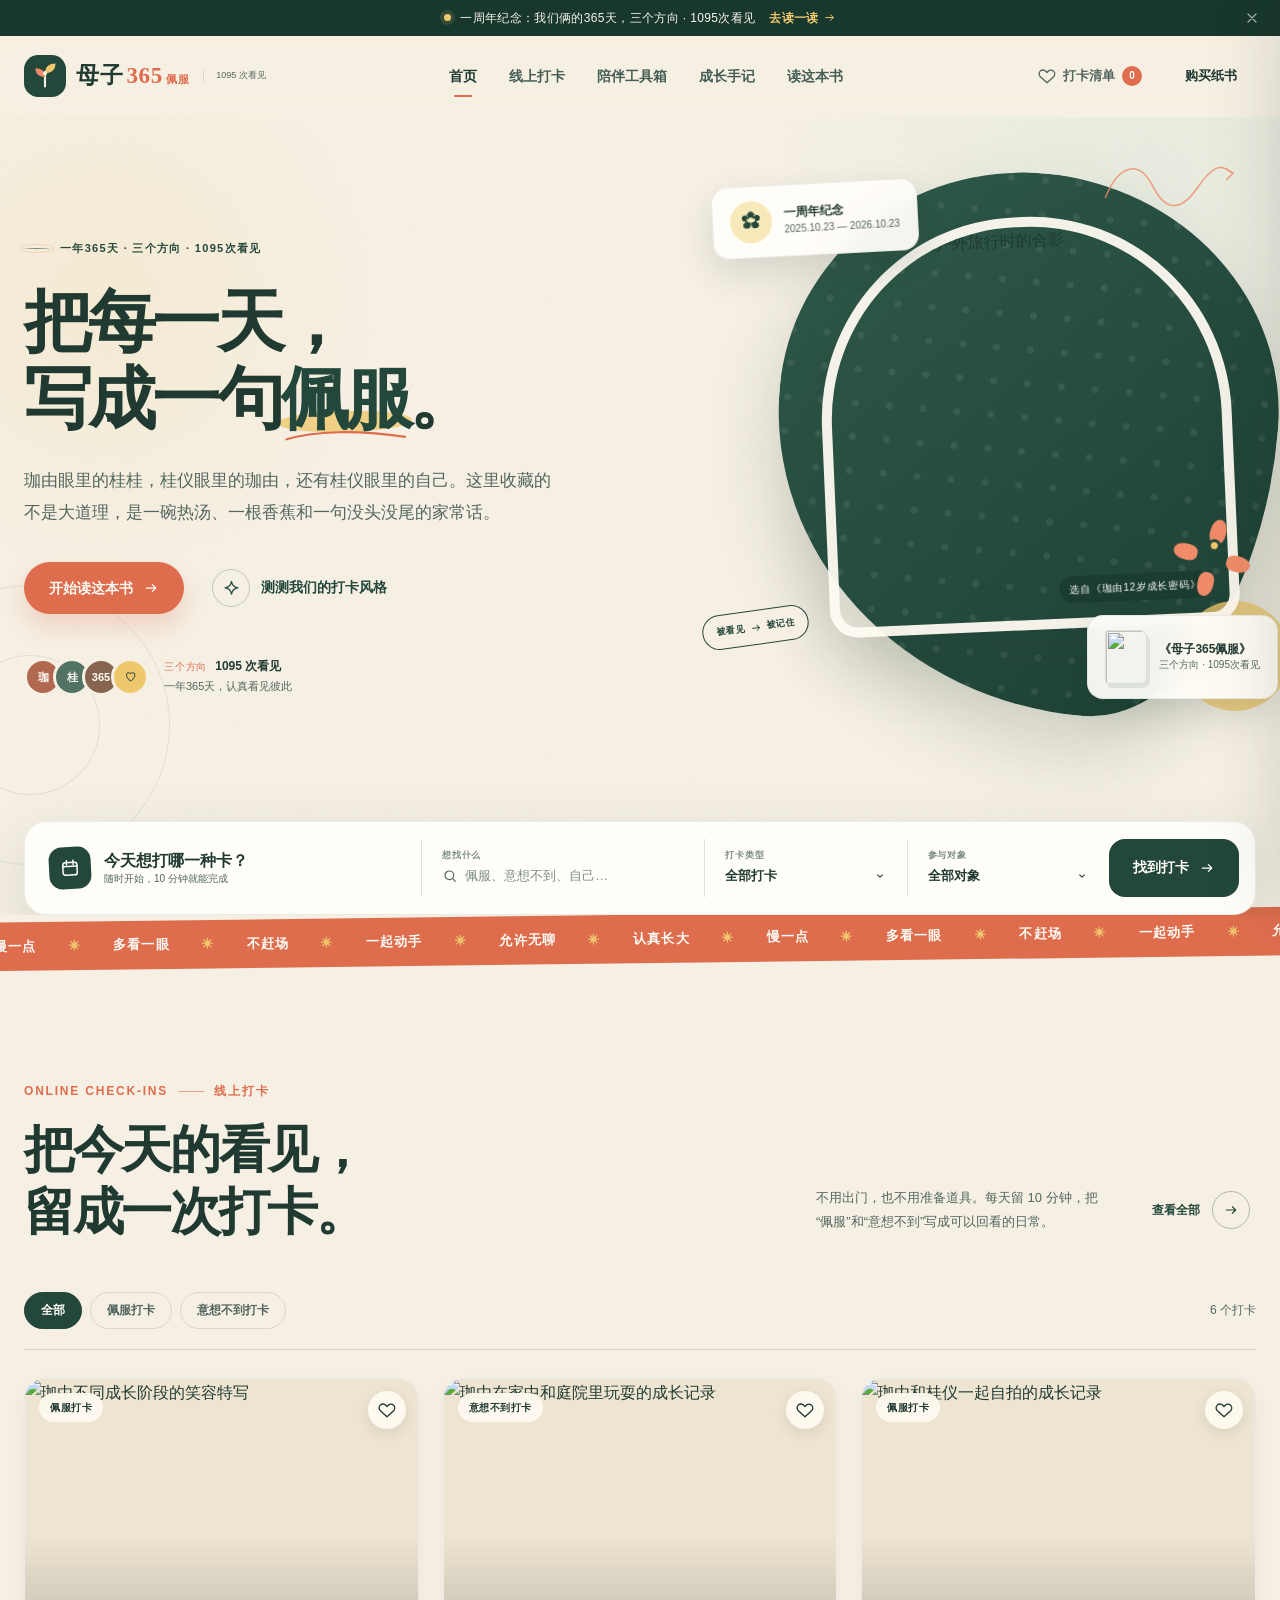
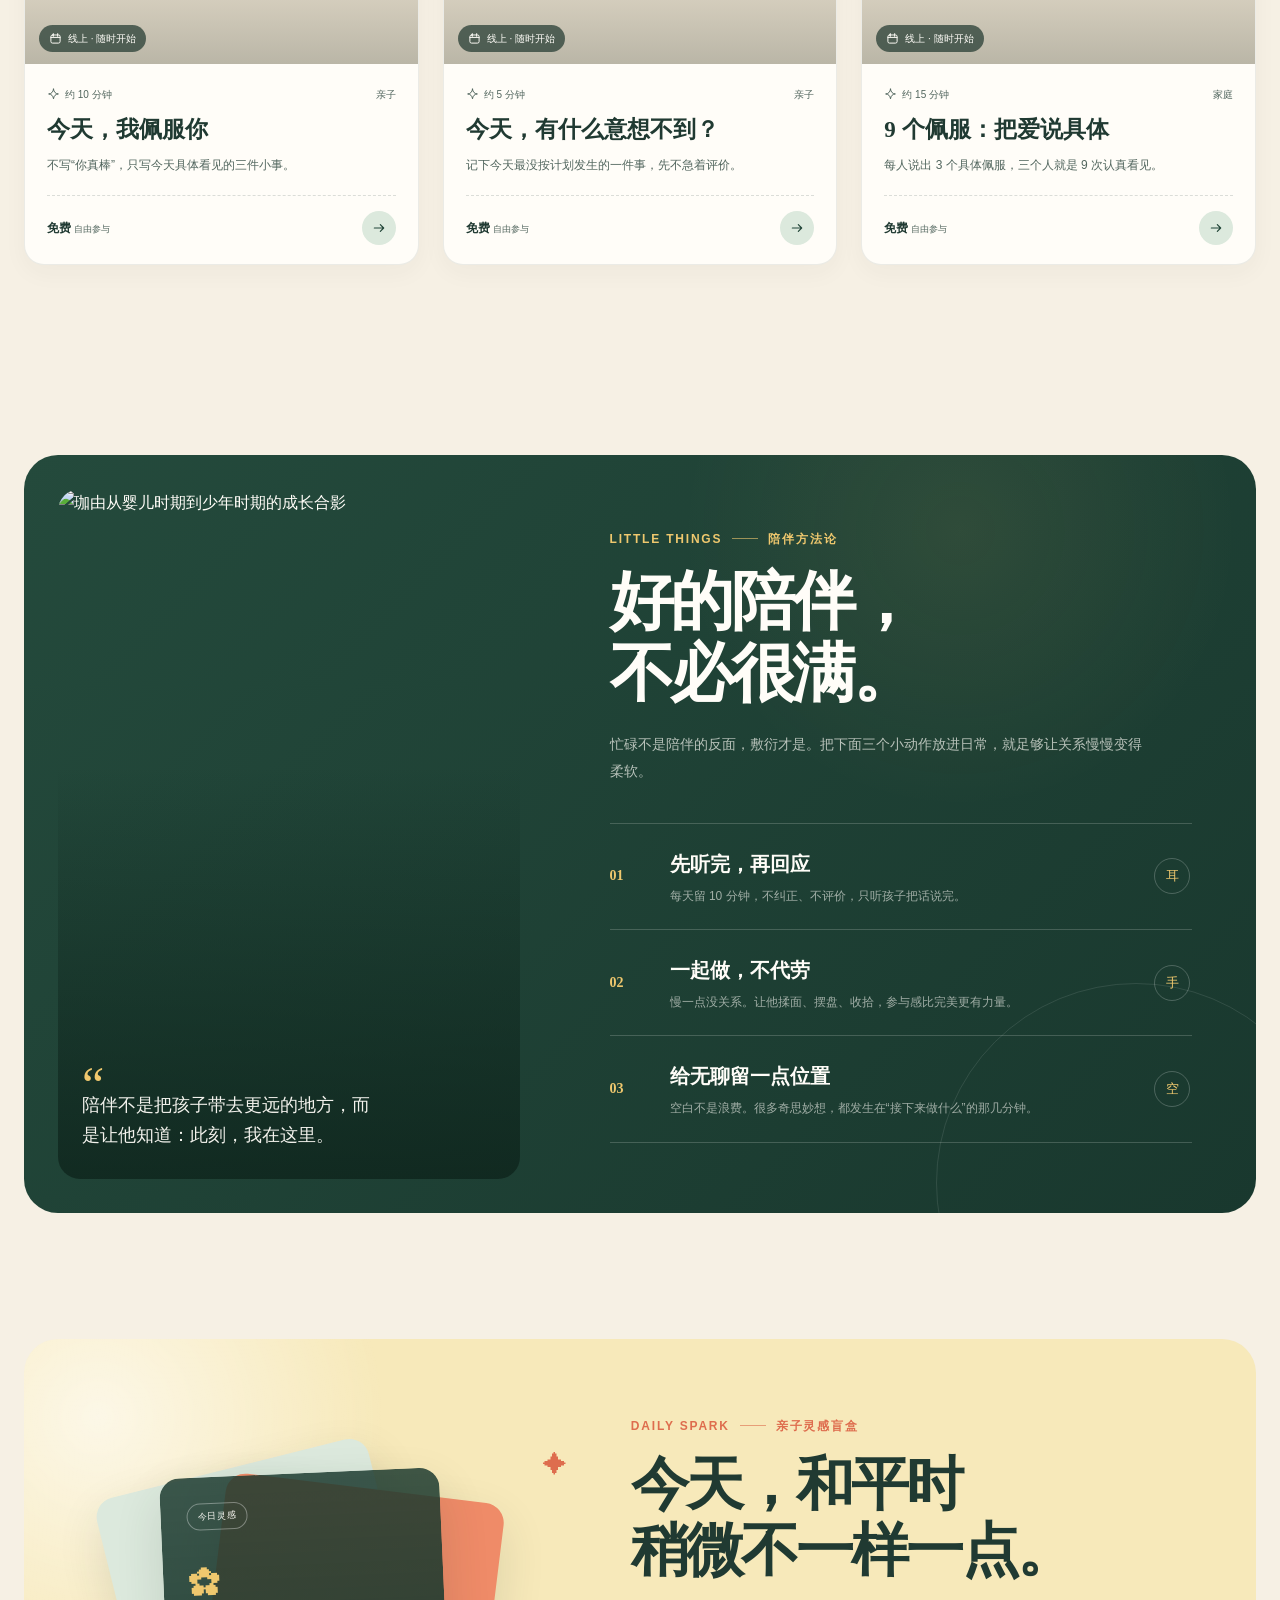
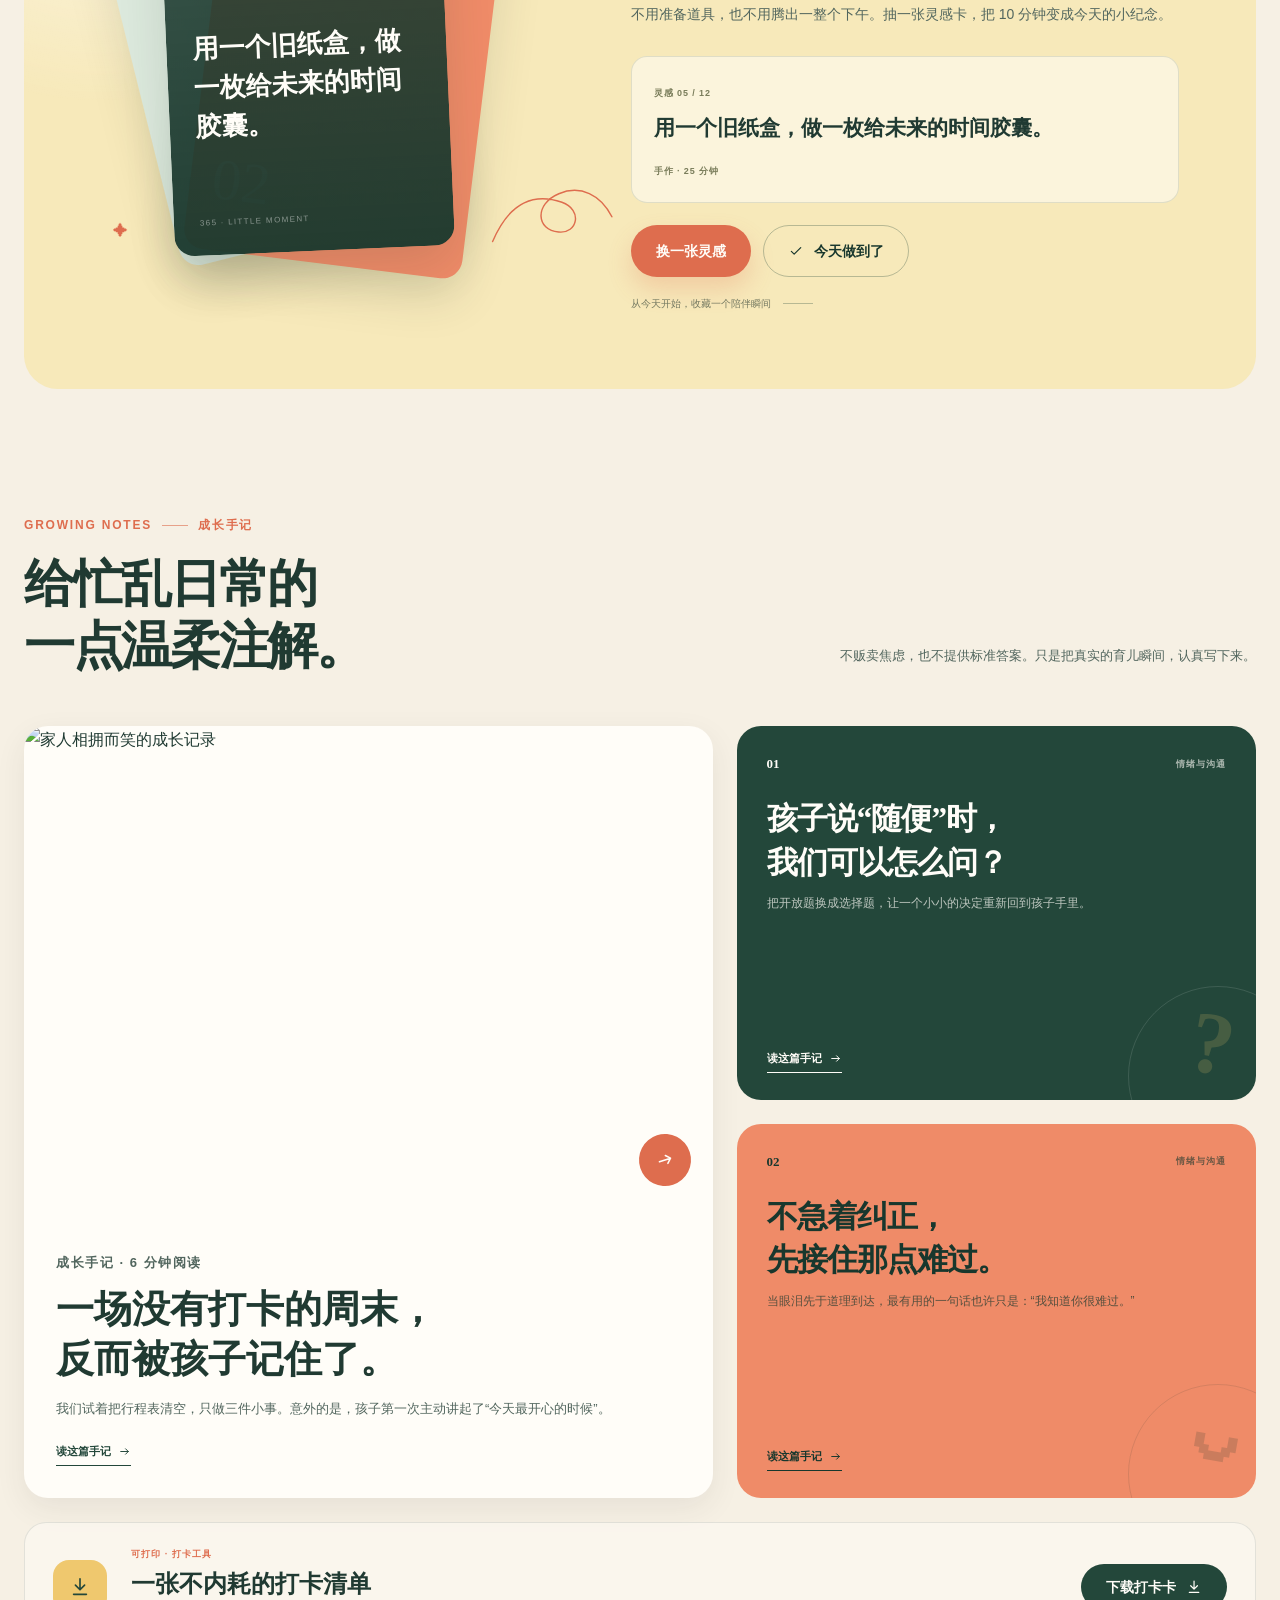
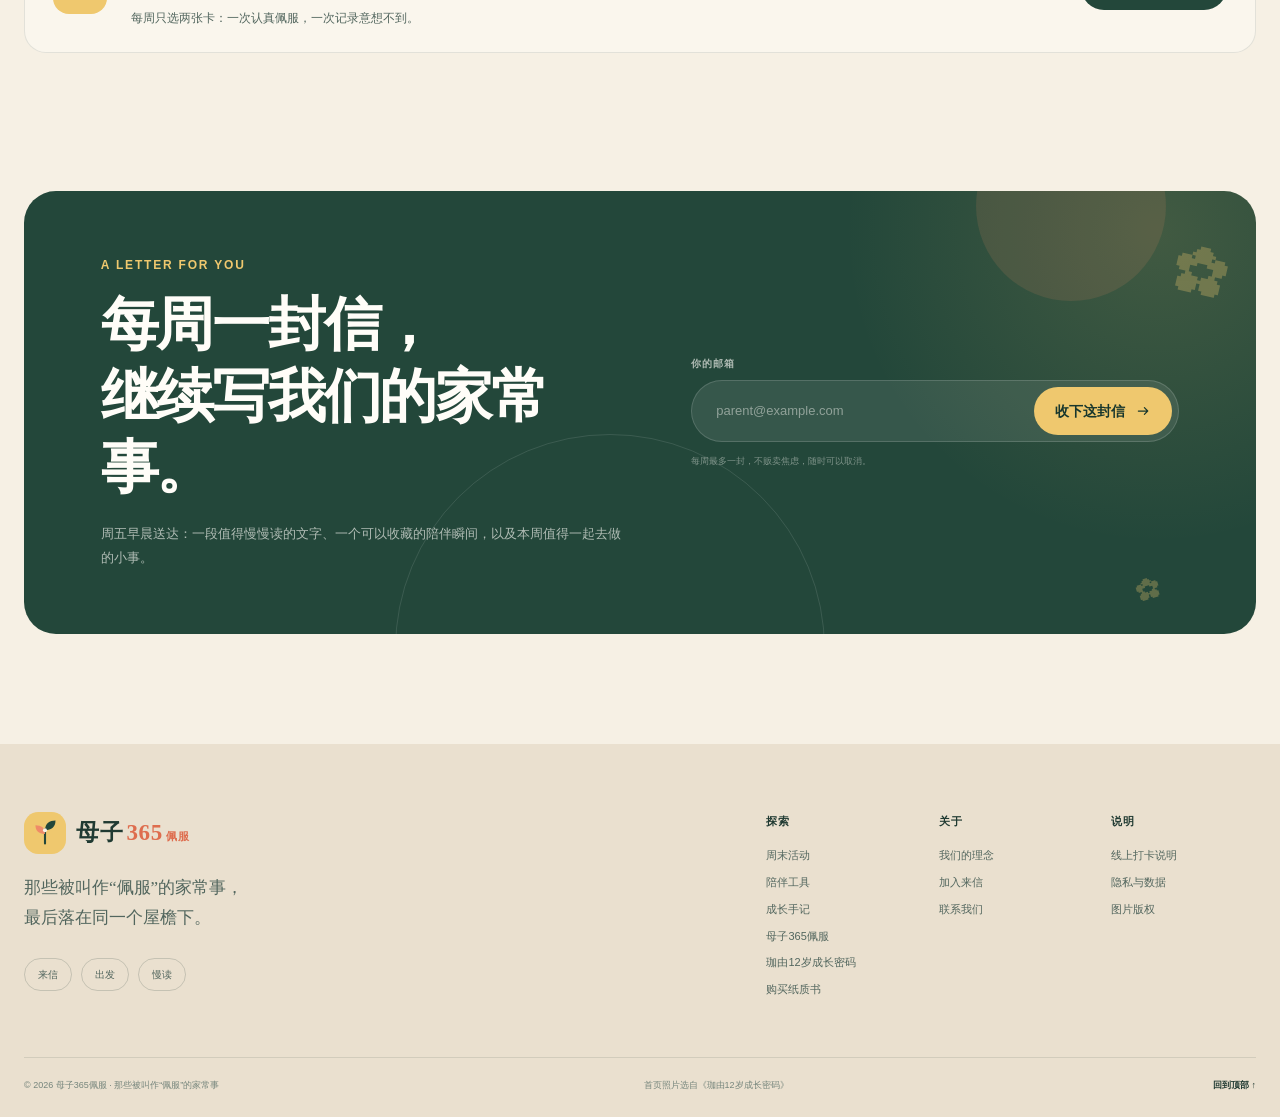
==== index.html @ c8a76bdb "Deploy parent-child site with external assets" ====
<!doctype html>
<html lang="zh-CN">
<head>
  <meta charset="utf-8">
  <meta name="viewport" content="width=device-width, initial-scale=1">
  <meta name="description" content="《母子365佩服》记录三个方向的目光：珈由眼里的桂桂、桂仪眼里的珈由，以及桂仪眼里的自己。一年365天，1095次看见。">
  <meta name="theme-color" content="#f5efe3">
  <meta property="og:title" content="母子365佩服｜那些被叫作“佩服”的家常事">
  <meta property="og:description" content="一年365天，三个方向，1095次看见。把普通日子里的彼此，认真写下来。">
  <meta property="og:type" content="website">
  <meta property="og:image" content="https://guiyi-jiayou.github.io/muzi-365-assets/images/growth/image6.jpeg">
  <title>母子365佩服｜那些被叫作“佩服”的家常事</title>
  <link rel="icon" href="favicon.svg" type="image/svg+xml">
  <link rel="stylesheet" href="styles.css">
  <script>document.documentElement.classList.add('js');</script>
</head>
<body>
  <a class="skip-link" href="#main">跳到主要内容</a>

  <svg class="icon-sprite" aria-hidden="true">
    <symbol id="icon-search" viewBox="0 0 24 24">
      <circle cx="11" cy="11" r="6.5"></circle>
      <path d="m16 16 4 4"></path>
    </symbol>
    <symbol id="icon-arrow" viewBox="0 0 24 24">
      <path d="M5 12h14M14 7l5 5-5 5"></path>
    </symbol>
    <symbol id="icon-chevron" viewBox="0 0 24 24">
      <path d="m8 10 4 4 4-4"></path>
    </symbol>
    <symbol id="icon-heart" viewBox="0 0 24 24">
      <path d="M20.8 5.7a5.1 5.1 0 0 0-7.2 0L12 7.3l-1.6-1.6a5.1 5.1 0 1 0-7.2 7.2L12 21l8.8-8.1a5.1 5.1 0 0 0 0-7.2Z"></path>
    </symbol>
    <symbol id="icon-clock" viewBox="0 0 24 24">
      <circle cx="12" cy="12" r="8.5"></circle>
      <path d="M12 7v5l3 2"></path>
    </symbol>
    <symbol id="icon-pin" viewBox="0 0 24 24">
      <path d="M19 10c0 5-7 10-7 10S5 15 5 10a7 7 0 1 1 14 0Z"></path>
      <circle cx="12" cy="10" r="2.3"></circle>
    </symbol>
    <symbol id="icon-menu" viewBox="0 0 24 24">
      <path d="M4 7h16M4 12h16M4 17h16"></path>
    </symbol>
    <symbol id="icon-close" viewBox="0 0 24 24">
      <path d="m6 6 12 12M18 6 6 18"></path>
    </symbol>
    <symbol id="icon-sparkle" viewBox="0 0 24 24">
      <path d="M12 2c.8 5.7 3.4 8.3 9 9-5.6.7-8.2 3.3-9 9-.8-5.7-3.4-8.3-9-9 5.6-.7 8.2-3.3 9-9Z"></path>
    </symbol>
    <symbol id="icon-check" viewBox="0 0 24 24">
      <path d="m5 12.5 4.2 4L19 6.8"></path>
    </symbol>
    <symbol id="icon-download" viewBox="0 0 24 24">
      <path d="M12 3v11M7 10l5 5 5-5M5 20h14"></path>
    </symbol>
    <symbol id="icon-calendar" viewBox="0 0 24 24">
      <rect x="3.5" y="5.5" width="17" height="15" rx="3"></rect>
      <path d="M8 3v5M16 3v5M3.5 10h17"></path>
    </symbol>
  </svg>

  <div class="announcement" id="announcement">
    <p><span class="announcement-dot"></span> 一周年纪念：我们俩的365天，三个方向 · 1095次看见</p>
    <a href="#journal">去读一读 <svg class="icon"><use href="#icon-arrow"></use></svg></a>
    <button class="announcement-close" id="announcementClose" type="button" aria-label="关闭通知">
      <svg class="icon"><use href="#icon-close"></use></svg>
    </button>
  </div>

  <header class="site-header" id="siteHeader">
    <div class="container header-inner">
      <a class="brand" href="#home" aria-label="母子365佩服首页">
        <svg class="brand-mark" viewBox="0 0 44 44" aria-hidden="true">
          <rect width="44" height="44" rx="15" fill="#23473a"></rect>
          <path d="M22 33V18" fill="none" stroke="#f8f2e7" stroke-width="2.2" stroke-linecap="round"></path>
          <path d="M22 23c-7 0-10-3.8-10-9 6.3 0 10 2.8 10 9Z" fill="#ef8b68"></path>
          <path d="M22 19c.2-7 4.7-10 11-10 0 6.7-4.1 10-11 10Z" fill="#efc86e"></path>
          <circle cx="22" cy="19" r="2.1" fill="#f8f2e7"></circle>
        </svg>
        <span class="brand-name">母子<span class="brand-number">365</span><span>佩服</span></span>
        <span class="brand-sub">1095 次看见</span>
      </a>

      <nav class="main-nav" id="mainNav" aria-label="主导航">
        <a href="#home" class="nav-link is-active">首页</a>
        <a href="#discover" class="nav-link">线上打卡</a>
        <a href="#compass" class="nav-link">陪伴工具箱</a>
        <a href="#journal" class="nav-link">成长手记</a>
        <a href="book.html" class="nav-link nav-book-link">读这本书</a>
      </nav>

      <div class="header-actions">
        <button class="favorites-trigger" id="favoritesTrigger" type="button" aria-label="查看我的打卡清单">
          <svg class="icon"><use href="#icon-heart"></use></svg>
          <span class="favorites-label">打卡清单</span>
          <span class="favorites-count" id="favoritesCount">0</span>
        </button>
        <a class="button button-small header-cta" href="shop.html">购买纸书</a>
        <button class="menu-toggle" id="menuToggle" type="button" aria-expanded="false" aria-controls="mainNav" aria-label="打开导航菜单">
          <svg class="icon menu-icon"><use href="#icon-menu"></use></svg>
          <svg class="icon close-icon"><use href="#icon-close"></use></svg>
        </button>
      </div>
    </div>
  </header>

  <main id="main">
    <section class="hero" id="home">
      <div class="hero-noise" aria-hidden="true"></div>
      <div class="container hero-inner">
        <div class="hero-copy">
          <p class="eyebrow hero-eyebrow">
            <span class="eyebrow-dot"></span>
            一年365天 · 三个方向 · 1095次看见
          </p>
          <h1>把每一天，<br>写成一句<span class="marker-text">佩服<svg viewBox="0 0 260 20" preserveAspectRatio="none" aria-hidden="true"><path d="M4 14C62 4 158 3 256 11"></path></svg></span>。</h1>
          <p class="hero-lead">珈由眼里的桂桂，桂仪眼里的珈由，还有桂仪眼里的自己。这里收藏的不是大道理，是一碗热汤、一根香蕉和一句没头没尾的家常话。</p>
          <div class="hero-actions">
            <a class="button button-primary" href="book.html">
              开始读这本书
              <svg class="icon"><use href="#icon-arrow"></use></svg>
            </a>
            <button class="text-button" id="openQuiz" type="button">
              <span class="play-dot">
                <svg class="icon"><use href="#icon-sparkle"></use></svg>
              </span>
              测测我们的打卡风格
            </button>
          </div>
          <div class="hero-proof">
            <div class="avatar-stack" aria-hidden="true">
              <span class="avatar avatar-one">珈</span>
              <span class="avatar avatar-two">桂</span>
              <span class="avatar avatar-three">365</span>
              <span class="avatar avatar-four">♡</span>
            </div>
            <div>
              <div class="proof-stat">
                <span>三个方向</span>
                <strong>1095 次看见</strong>
              </div>
              <p>一年365天，认真看见彼此</p>
            </div>
          </div>
        </div>

        <div class="hero-visual" aria-label="亲子周末场景">
          <div class="hero-shape hero-shape-main" aria-hidden="true"></div>
          <div class="hero-shape hero-shape-dot" aria-hidden="true"></div>
          <svg class="hero-squiggle" viewBox="0 0 180 80" aria-hidden="true">
            <path d="M7 57c18-44 44-48 61-14s37 31 57 2 30-32 45-19"></path>
            <path d="m162 20 9 6-8 8"></path>
          </svg>
          <figure class="hero-photo-wrap">
            <img class="hero-photo" src="https://guiyi-jiayou.github.io/muzi-365-assets/images/growth/image6.jpeg" alt="珈由和桂仪在户外旅行时的合影" width="699" height="932">
            <figcaption>选自《珈由12岁成长密码》</figcaption>
          </figure>
          <div class="floating-card floating-card-top">
            <span class="floating-card-icon">✿</span>
            <div>
              <strong>一周年纪念</strong>
              <p>2025.10.23 — 2026.10.23</p>
            </div>
          </div>
          <a class="floating-card floating-card-bottom" href="book.html" aria-label="打开《母子365佩服》在线阅读">
            <img class="mini-book" src="https://guiyi-jiayou.github.io/muzi-365-assets/images/book-cover.png" alt="" aria-hidden="true">
            <div>
              <strong>《母子365佩服》</strong>
              <p>三个方向 · 1095次看见</p>
            </div>
          </a>
          <div class="hero-sticker" aria-hidden="true">
            <span>被看见</span>
            <svg class="icon"><use href="#icon-arrow"></use></svg>
            <span>被记住</span>
          </div>
          <span class="hero-flower" aria-hidden="true">
            <i></i><i></i><i></i><i></i><b></b>
          </span>
        </div>
      </div>

      <div class="container">
        <form class="planner" id="planner" aria-label="快速寻找线上打卡">
          <div class="planner-title">
            <span class="planner-icon">
              <svg class="icon"><use href="#icon-calendar"></use></svg>
            </span>
            <div>
              <strong>今天想打哪一种卡？</strong>
              <span>随时开始，10 分钟就能完成</span>
            </div>
          </div>
          <label class="planner-field planner-search">
            <span>想找什么</span>
            <span class="input-shell">
              <svg class="icon"><use href="#icon-search"></use></svg>
              <input id="quickSearch" name="search" type="search" placeholder="佩服、意想不到、自己…" autocomplete="off">
            </span>
          </label>
          <label class="planner-field">
            <span>打卡类型</span>
            <span class="select-shell">
              <select id="quickType" name="type">
                <option value="全部">全部打卡</option>
                <option value="佩服打卡">佩服打卡</option>
                <option value="意想不到打卡">意想不到打卡</option>
              </select>
              <svg class="icon"><use href="#icon-chevron"></use></svg>
            </span>
          </label>
          <label class="planner-field">
            <span>参与对象</span>
            <span class="select-shell">
              <select id="quickAudience" name="audience">
                <option value="全部">全部对象</option>
                <option value="亲子">亲子</option>
                <option value="个人">个人</option>
                <option value="家庭">家庭</option>
              </select>
              <svg class="icon"><use href="#icon-chevron"></use></svg>
            </span>
          </label>
          <button class="button button-dark planner-submit" type="submit">
            找到打卡
            <svg class="icon"><use href="#icon-arrow"></use></svg>
          </button>
        </form>
      </div>
    </section>

    <div class="marquee" aria-hidden="true">
      <div class="marquee-track">
        <span>慢一点</span><i>✳</i><span>多看一眼</span><i>✳</i><span>不赶场</span><i>✳</i><span>一起动手</span><i>✳</i><span>允许无聊</span><i>✳</i><span>认真长大</span><i>✳</i>
        <span>慢一点</span><i>✳</i><span>多看一眼</span><i>✳</i><span>不赶场</span><i>✳</i><span>一起动手</span><i>✳</i><span>允许无聊</span><i>✳</i><span>认真长大</span><i>✳</i>
      </div>
    </div>

    <section class="section activities-section" id="discover">
      <div class="container">
        <div class="section-heading split-heading reveal">
          <div>
            <p class="eyebrow">ONLINE CHECK-INS <span></span> 线上打卡</p>
            <h2>把今天的看见，<br>留成一次打卡。</h2>
          </div>
          <div class="heading-aside">
            <p>不用出门，也不用准备道具。每天留 10 分钟，把“佩服”和“意想不到”写成可以回看的日常。</p>
            <button class="circle-link" id="showAllActivities" type="button" aria-expanded="false">
              <span>查看全部</span>
              <svg class="icon"><use href="#icon-arrow"></use></svg>
            </button>
          </div>
        </div>

        <div class="filter-row reveal">
          <div class="filter-chips" role="group" aria-label="按主题筛选">
            <button class="filter-chip is-active" type="button" data-category="全部">全部</button>
            <button class="filter-chip" type="button" data-category="佩服打卡">佩服打卡</button>
            <button class="filter-chip" type="button" data-category="意想不到打卡">意想不到打卡</button>
          </div>
          <p class="results-summary" id="resultsSummary" aria-live="polite">线上 · 6 个打卡</p>
        </div>

        <div class="activity-grid" id="activityGrid" aria-live="polite"></div>
        <div class="empty-state" id="emptyState" hidden>
          <span>⌕</span>
          <h3>这次没有找到合适的打卡</h3>
          <p>换个关键词或调整打卡类型、参与对象试试看。</p>
          <button class="button button-outline" id="resetFilters" type="button">清除筛选</button>
        </div>
      </div>
    </section>

    <section class="section compass-section" id="compass">
      <div class="container">
        <div class="compass-panel reveal">
          <figure class="compass-photo">
            <img src="https://guiyi-jiayou.github.io/muzi-365-assets/images/growth/image4.jpeg" alt="珈由从婴儿时期到少年时期的成长合影" width="1025" height="1368" loading="lazy">
            <figcaption>
              <span>“</span>
              陪伴不是把孩子带去更远的地方，而是让他知道：此刻，我在这里。
            </figcaption>
          </figure>
          <div class="compass-copy">
            <p class="eyebrow eyebrow-light">LITTLE THINGS <span></span> 陪伴方法论</p>
            <h2>好的陪伴，<br>不必很满。</h2>
            <p class="compass-intro">忙碌不是陪伴的反面，敷衍才是。把下面三个小动作放进日常，就足够让关系慢慢变得柔软。</p>
            <div class="principle-list">
              <article class="principle">
                <span class="principle-number">01</span>
                <div>
                  <h3>先听完，再回应</h3>
                  <p>每天留 10 分钟，不纠正、不评价，只听孩子把话说完。</p>
                </div>
                <span class="principle-icon">耳</span>
              </article>
              <article class="principle">
                <span class="principle-number">02</span>
                <div>
                  <h3>一起做，不代劳</h3>
                  <p>慢一点没关系。让他揉面、摆盘、收拾，参与感比完美更有力量。</p>
                </div>
                <span class="principle-icon">手</span>
              </article>
              <article class="principle">
                <span class="principle-number">03</span>
                <div>
                  <h3>给无聊留一点位置</h3>
                  <p>空白不是浪费。很多奇思妙想，都发生在“接下来做什么”的那几分钟。</p>
                </div>
                <span class="principle-icon">空</span>
              </article>
            </div>
          </div>
        </div>
      </div>
    </section>

    <section class="section spark-section" aria-labelledby="sparkTitle">
      <div class="container">
        <div class="spark-panel reveal">
          <div class="spark-visual" aria-hidden="true">
            <div class="spark-card spark-card-back"><span>03</span></div>
            <div class="spark-card spark-card-mid"><span>02</span></div>
            <div class="spark-card spark-card-front">
              <span class="spark-card-label">今日灵感</span>
              <span class="spark-card-symbol">✿</span>
              <strong>放下手机，<br>认真看孩子<br>玩 10 分钟。</strong>
              <small>365 · LITTLE MOMENT</small>
            </div>
            <span class="spark-star spark-star-one">✦</span>
            <span class="spark-star spark-star-two">✦</span>
            <svg class="spark-loop" viewBox="0 0 130 90">
              <path d="M6 77c8-41 29-59 62-55 23 3 23 29 3 31-23 3-31-23-8-39 20-14 43-8 59 12"></path>
            </svg>
          </div>
          <div class="spark-copy">
            <p class="eyebrow">DAILY SPARK <span></span> 亲子灵感盲盒</p>
            <h2 id="sparkTitle">今天，和平时<br>稍微不一样一点。</h2>
            <p>不用准备道具，也不用腾出一整个下午。抽一张灵感卡，把 10 分钟变成今天的小纪念。</p>
            <div class="spark-prompt">
              <span class="spark-prompt-index" id="sparkPromptIndex">灵感 01 / 12</span>
              <p id="sparkPromptText">让孩子带路 5 分钟，你只负责跟着。</p>
              <span class="spark-prompt-tag" id="sparkPromptTag">户外 · 10 分钟</span>
            </div>
            <div class="spark-actions">
              <button class="button button-primary" id="shuffleSpark" type="button">换一张灵感</button>
              <button class="button button-ghost" id="completeSpark" type="button">
                <svg class="icon"><use href="#icon-check"></use></svg>
                今天做到了
              </button>
            </div>
            <p class="spark-progress"><span id="sparkProgress">从今天开始，收藏一个陪伴瞬间</span><i></i></p>
          </div>
        </div>
      </div>
    </section>

    <section class="section journal-section" id="journal">
      <div class="container">
        <div class="section-heading split-heading reveal">
          <div>
            <p class="eyebrow">GROWING NOTES <span></span> 成长手记</p>
            <h2>给忙乱日常的<br>一点温柔注解。</h2>
          </div>
          <div class="heading-aside">
            <p>不贩卖焦虑，也不提供标准答案。只是把真实的育儿瞬间，认真写下来。</p>
          </div>
        </div>

        <div class="journal-grid">
          <article class="journal-feature reveal">
            <button class="journal-image-button" type="button" data-article="weekend" aria-label="阅读文章：一场没有打卡的周末">
              <img src="https://guiyi-jiayou.github.io/muzi-365-assets/images/growth/journal-hug.jpg" alt="家人相拥而笑的成长记录" width="640" height="900" loading="lazy">
              <span class="journal-read">
                <svg class="icon"><use href="#icon-arrow"></use></svg>
              </span>
            </button>
            <div class="journal-feature-copy">
              <p class="article-meta">成长手记 · 6 分钟阅读</p>
              <h3><button type="button" data-article="weekend">一场没有打卡的周末，<br>反而被孩子记住了。</button></h3>
              <p>我们试着把行程表清空，只做三件小事。意外的是，孩子第一次主动讲起了“今天最开心的时候”。</p>
              <button class="inline-link" type="button" data-article="weekend">读这篇手记 <svg class="icon"><use href="#icon-arrow"></use></svg></button>
            </div>
          </article>

          <div class="journal-side">
            <article class="journal-card journal-card-green reveal">
              <div class="journal-card-top">
                <span class="article-number">01</span>
                <span class="article-meta">情绪与沟通</span>
              </div>
              <h3>孩子说“随便”时，<br>我们可以怎么问？</h3>
              <p>把开放题换成选择题，让一个小小的决定重新回到孩子手里。</p>
              <button class="inline-link" type="button" data-article="choice">读这篇手记 <svg class="icon"><use href="#icon-arrow"></use></svg></button>
              <span class="journal-doodle" aria-hidden="true">?</span>
            </article>

            <article class="journal-card journal-card-coral reveal">
              <div class="journal-card-top">
                <span class="article-number">02</span>
                <span class="article-meta">情绪与沟通</span>
              </div>
              <h3>不急着纠正，<br>先接住那点难过。</h3>
              <p>当眼泪先于道理到达，最有用的一句话也许只是：“我知道你很难过。”</p>
              <button class="inline-link" type="button" data-article="emotion">读这篇手记 <svg class="icon"><use href="#icon-arrow"></use></svg></button>
              <span class="journal-doodle" aria-hidden="true">◡</span>
            </article>
          </div>
        </div>

        <div class="resource-strip reveal">
          <div class="resource-icon">
            <svg class="icon"><use href="#icon-download"></use></svg>
          </div>
          <div class="resource-copy">
            <p class="article-meta">可打印 · 打卡工具</p>
            <h3>一张不内耗的打卡清单</h3>
            <p>每周只选两张卡：一次认真佩服，一次记录意想不到。</p>
          </div>
          <button class="button button-dark" id="downloadPlan" type="button">
            下载打卡卡
            <svg class="icon"><use href="#icon-download"></use></svg>
          </button>
        </div>
      </div>
    </section>

    <section class="newsletter-section" id="newsletter">
      <div class="container">
        <div class="newsletter-panel reveal">
          <span class="newsletter-sun" aria-hidden="true"></span>
          <span class="newsletter-flower newsletter-flower-one" aria-hidden="true">✿</span>
          <span class="newsletter-flower newsletter-flower-two" aria-hidden="true">✿</span>
          <div class="newsletter-copy">
            <p class="eyebrow eyebrow-light">A LETTER FOR YOU</p>
            <h2>每周一封信，<br>继续写我们的家常事。</h2>
            <p>周五早晨送达：一段值得慢慢读的文字、一个可以收藏的陪伴瞬间，以及本周值得一起去做的小事。</p>
          </div>
          <form class="newsletter-form" id="newsletterForm" novalidate>
            <label for="newsletterEmail">你的邮箱</label>
            <div class="newsletter-input-row">
              <input id="newsletterEmail" name="email" type="email" placeholder="parent@example.com" required autocomplete="email">
              <button class="button button-coral" type="submit">收下这封信 <svg class="icon"><use href="#icon-arrow"></use></svg></button>
            </div>
            <p class="newsletter-note">每周最多一封，不贩卖焦虑，随时可以取消。</p>
            <p class="newsletter-success" id="newsletterSuccess" role="status" hidden>已订阅。周五早晨，我们在你的收件箱见。</p>
          </form>
        </div>
      </div>
    </section>
  </main>

  <footer class="site-footer">
    <div class="container footer-main">
      <div class="footer-brand">
        <a class="brand footer-logo" href="#home" aria-label="母子365佩服首页">
          <svg class="brand-mark" viewBox="0 0 44 44" aria-hidden="true">
            <rect width="44" height="44" rx="15" fill="#efc86e"></rect>
            <path d="M22 33V18" fill="none" stroke="#23473a" stroke-width="2.2" stroke-linecap="round"></path>
            <path d="M22 23c-7 0-10-3.8-10-9 6.3 0 10 2.8 10 9Z" fill="#ef8b68"></path>
            <path d="M22 19c.2-7 4.7-10 11-10 0 6.7-4.1 10-11 10Z" fill="#23473a"></path>
            <circle cx="22" cy="19" r="2.1" fill="#f8f2e7"></circle>
          </svg>
          <span class="brand-name">母子<span class="brand-number">365</span><span>佩服</span></span>
        </a>
        <p>那些被叫作“佩服”的家常事，<br>最后落在同一个屋檐下。</p>
        <div class="footer-social">
          <a href="#newsletter" aria-label="订阅每周来信">来信</a>
          <a href="#discover" aria-label="浏览活动">出发</a>
          <a href="#journal" aria-label="阅读成长手记">慢读</a>
        </div>
      </div>
      <div class="footer-links">
        <div>
          <h3>探索</h3>
          <a href="#discover">周末活动</a>
          <a href="#compass">陪伴工具</a>
          <a href="#journal">成长手记</a>
          <a href="book.html">母子365佩服</a>
          <a href="book-12.html">珈由12岁成长密码</a>
          <a href="shop.html">购买纸质书</a>
        </div>
        <div>
          <h3>关于</h3>
          <a href="#compass">我们的理念</a>
          <a href="#newsletter">加入来信</a>
          <a href="mailto:hello@example.com">联系我们</a>
        </div>
        <div>
          <h3>说明</h3>
          <span>线上打卡说明</span>
          <span>隐私与数据</span>
          <span>图片版权</span>
        </div>
      </div>
    </div>
    <div class="container footer-bottom">
      <p>© 2026 母子365佩服 · 那些被叫作“佩服”的家常事</p>
      <p class="photo-credit">首页照片选自《珈由12岁成长密码》</p>
      <a href="#home">回到顶部 ↑</a>
    </div>
  </footer>

  <div class="drawer-backdrop" id="favoritesBackdrop" hidden></div>
  <aside class="favorites-drawer" id="favoritesDrawer" aria-labelledby="favoritesTitle" aria-hidden="true">
    <div class="drawer-header">
      <div>
        <p class="eyebrow">MY CHECK-INS</p>
        <h2 id="favoritesTitle">我的打卡清单</h2>
      </div>
      <button class="icon-button" id="closeFavorites" type="button" aria-label="关闭打卡清单">
        <svg class="icon"><use href="#icon-close"></use></svg>
      </button>
    </div>
    <p class="drawer-intro">把想完成的打卡先放在这里，今天就能开始。</p>
    <div class="favorites-list" id="favoritesList"></div>
    <div class="drawer-empty" id="drawerEmpty">
      <span>♡</span>
      <h3>打卡清单还是空的</h3>
      <p>去线上打卡区点亮小爱心，把想完成的记录收进来。</p>
      <button class="button button-primary" id="drawerBrowse" type="button">去逛逛</button>
    </div>
  </aside>

  <div class="modal-backdrop" id="modalBackdrop" hidden></div>
  <section class="modal" id="modal" role="dialog" aria-modal="true" aria-labelledby="modalTitle" aria-hidden="true" hidden>
    <button class="modal-close icon-button" id="modalClose" type="button" aria-label="关闭弹窗">
      <svg class="icon"><use href="#icon-close"></use></svg>
    </button>
    <div id="modalContent"></div>
  </section>

  <div class="toast" id="toast" role="status" aria-live="polite">
    <span class="toast-icon">
      <svg class="icon"><use href="#icon-check"></use></svg>
    </span>
    <span id="toastText">已更新</span>
  </div>

  <noscript>
    <div class="noscript-banner">请启用 JavaScript，以使用打卡筛选、收藏和互动功能。</div>
  </noscript>
  <script src="script.js" defer></script>
</body>
</html>
---- styles.css ----
/* =========================================================
   母子365佩服 · Styles
   A warm editorial parent-child website
   ========================================================= */

:root {
  --cream: #f6f0e4;
  --cream-deep: #eee4d2;
  --paper: #fffdf8;
  --ink: #203a32;
  --ink-soft: #52665e;
  --green: #23473a;
  --green-dark: #18372d;
  --green-light: #dce9dd;
  --coral: #ef8b68;
  --coral-deep: #de6d4e;
  --yellow: #efc86e;
  --yellow-light: #f7e9ba;
  --line: rgba(32, 58, 50, 0.14);
  --white-line: rgba(255, 253, 248, 0.18);
  --shadow-sm: 0 10px 30px rgba(45, 56, 45, 0.08);
  --shadow-md: 0 24px 70px rgba(34, 54, 44, 0.14);
  --shadow-lg: 0 36px 100px rgba(25, 42, 34, 0.22);
  --serif: "Iowan Old Style", "Baskerville", "Songti SC", "STSong", "SimSun", serif;
  --sans: "Avenir Next", "PingFang SC", "Microsoft YaHei", "Noto Sans SC", sans-serif;
  --radius-sm: 14px;
  --radius-md: 24px;
  --radius-lg: 36px;
  --container: 1240px;
}

*,
*::before,
*::after {
  box-sizing: border-box;
}

html {
  scroll-behavior: smooth;
  scroll-padding-top: 100px;
}

body {
  margin: 0;
  background: var(--cream);
  color: var(--ink);
  font-family: var(--sans);
  font-size: 16px;
  line-height: 1.7;
  -webkit-font-smoothing: antialiased;
  text-rendering: optimizeLegibility;
  overflow-x: hidden;
}

body.modal-open,
body.drawer-open {
  overflow: hidden;
}

img {
  display: block;
  max-width: 100%;
}

button,
input,
select {
  font: inherit;
}

button,
a {
  -webkit-tap-highlight-color: transparent;
}

button {
  color: inherit;
}

a {
  color: inherit;
}

p,
h1,
h2,
h3,
h4,
figure {
  margin: 0;
}

button {
  border: 0;
  background: none;
  cursor: pointer;
}

input,
select {
  color: var(--ink);
}

::selection {
  color: var(--paper);
  background: var(--coral-deep);
}

:focus-visible {
  outline: 3px solid var(--coral);
  outline-offset: 4px;
}

.container {
  width: min(calc(100% - 48px), var(--container));
  margin-inline: auto;
}

.icon-sprite {
  position: absolute;
  width: 0;
  height: 0;
  overflow: hidden;
}

.icon {
  width: 1.15em;
  height: 1.15em;
  fill: none;
  stroke: currentColor;
  stroke-width: 1.8;
  stroke-linecap: round;
  stroke-linejoin: round;
  flex: none;
}

.skip-link {
  position: fixed;
  top: 12px;
  left: 12px;
  z-index: 10000;
  padding: 10px 18px;
  border-radius: 999px;
  color: var(--paper);
  background: var(--green-dark);
  transform: translateY(-160%);
  transition: transform 180ms ease;
}

.skip-link:focus {
  transform: translateY(0);
}

.eyebrow {
  display: flex;
  align-items: center;
  gap: 10px;
  color: var(--coral-deep);
  font-size: 12px;
  font-weight: 800;
  letter-spacing: 0.15em;
  text-transform: uppercase;
}

.eyebrow > span {
  width: 26px;
  height: 1px;
  background: currentColor;
  opacity: 0.6;
}

.eyebrow-light {
  color: var(--yellow);
}

.button {
  display: inline-flex;
  align-items: center;
  justify-content: center;
  gap: 10px;
  min-height: 52px;
  padding: 0 24px;
  border: 1px solid transparent;
  border-radius: 999px;
  font-size: 14px;
  font-weight: 700;
  line-height: 1.2;
  text-decoration: none;
  transition:
    transform 180ms ease,
    background 180ms ease,
    color 180ms ease,
    border-color 180ms ease,
    box-shadow 180ms ease;
}

.button:hover {
  transform: translateY(-2px);
}

.button .icon {
  transition: transform 180ms ease;
}

.button:hover .icon {
  transform: translateX(3px);
}

.button-primary {
  color: var(--paper);
  background: var(--coral-deep);
  box-shadow: 0 12px 24px rgba(222, 109, 78, 0.23);
}

.button-primary:hover {
  background: #d46243;
  box-shadow: 0 16px 30px rgba(222, 109, 78, 0.3);
}

.button-dark {
  color: var(--paper);
  background: var(--green);
}

.button-dark:hover {
  background: var(--green-dark);
}

.button-coral {
  color: var(--green-dark);
  background: var(--yellow);
}

.button-coral:hover {
  background: #f5d580;
}

.button-ghost {
  color: var(--green-dark);
  border-color: rgba(35, 71, 58, 0.3);
  background: transparent;
}

.button-ghost:hover {
  border-color: var(--green);
  background: rgba(255, 255, 255, 0.35);
}

.button-outline {
  color: var(--green);
  border-color: var(--green);
  background: transparent;
}

.button-outline:hover {
  color: var(--paper);
  background: var(--green);
}

.button-small {
  min-height: 42px;
  padding-inline: 18px;
  font-size: 13px;
}

.icon-button {
  display: inline-grid;
  place-items: center;
  width: 42px;
  height: 42px;
  border-radius: 50%;
  color: var(--ink);
  background: rgba(32, 58, 50, 0.06);
  transition:
    background 160ms ease,
    transform 160ms ease;
}

.icon-button:hover {
  background: rgba(32, 58, 50, 0.12);
  transform: rotate(4deg);
}

/* Annoncement & header */

.announcement {
  position: relative;
  z-index: 60;
  display: flex;
  align-items: center;
  justify-content: center;
  min-height: 36px;
  padding: 6px 52px;
  color: #fbf7ee;
  background: var(--green-dark);
  font-size: 12px;
  letter-spacing: 0.03em;
  text-align: center;
}

.announcement p {
  display: flex;
  align-items: center;
  gap: 9px;
}

.announcement-dot {
  display: inline-block;
  width: 7px;
  height: 7px;
  border-radius: 50%;
  background: var(--yellow);
  box-shadow: 0 0 0 4px rgba(239, 200, 110, 0.13);
}

.announcement a {
  display: inline-flex;
  align-items: center;
  gap: 4px;
  margin-left: 14px;
  color: var(--yellow);
  font-weight: 700;
  text-decoration: none;
}

.announcement a .icon {
  width: 13px;
  height: 13px;
}

.announcement-close {
  position: absolute;
  right: 18px;
  top: 50%;
  display: grid;
  place-items: center;
  width: 24px;
  height: 24px;
  color: rgba(255, 255, 255, 0.6);
  transform: translateY(-50%);
}

.announcement-close:hover {
  color: var(--paper);
}

.announcement-close .icon {
  width: 16px;
  height: 16px;
}

.site-header {
  position: sticky;
  top: 0;
  z-index: 50;
  border-bottom: 1px solid transparent;
  background: rgba(246, 240, 228, 0.86);
  backdrop-filter: blur(18px);
  -webkit-backdrop-filter: blur(18px);
  transition:
    border-color 180ms ease,
    box-shadow 180ms ease,
    background 180ms ease;
}

.site-header.is-scrolled {
  border-color: var(--line);
  background: rgba(255, 251, 244, 0.94);
  box-shadow: 0 8px 30px rgba(38, 54, 45, 0.06);
}

.header-inner {
  display: flex;
  align-items: center;
  gap: 38px;
  min-height: 78px;
}

.brand {
  display: inline-flex;
  align-items: center;
  flex: none;
  gap: 10px;
  text-decoration: none;
}

.brand-mark {
  width: 42px;
  height: 42px;
  flex: none;
}

.brand-name {
  display: flex;
  align-items: baseline;
  gap: 3px;
  color: var(--ink);
  font-family: var(--serif);
  font-size: 23px;
  font-weight: 800;
  letter-spacing: 0.03em;
  line-height: 1;
}

.brand-name span {
  color: var(--coral-deep);
  font-family: var(--sans);
  font-size: 11px;
  font-weight: 700;
  letter-spacing: 0.06em;
}

.brand-name .brand-number {
  color: var(--coral-deep);
  font-family: var(--serif);
  font-size: inherit;
  font-weight: inherit;
  letter-spacing: inherit;
}

.brand-sub {
  max-width: 72px;
  margin-left: 4px;
  padding-left: 12px;
  border-left: 1px solid var(--line);
  color: var(--ink-soft);
  font-size: 9px;
  line-height: 1.45;
}

.main-nav {
  display: flex;
  align-items: center;
  gap: clamp(20px, 2.5vw, 38px);
  margin-inline: auto;
}

.nav-link {
  position: relative;
  padding: 29px 0 27px;
  color: #455d54;
  font-size: 14px;
  font-weight: 600;
  text-decoration: none;
  transition: color 160ms ease;
}

.nav-link::after {
  content: "";
  position: absolute;
  left: 50%;
  bottom: 19px;
  width: 18px;
  height: 2px;
  border-radius: 99px;
  background: var(--coral-deep);
  transform: translateX(-50%) scaleX(0);
  transition: transform 180ms ease;
}

.nav-link:hover,
.nav-link.is-active {
  color: var(--ink);
}

.nav-link:hover::after,
.nav-link.is-active::after {
  transform: translateX(-50%) scaleX(1);
}

.header-actions {
  display: flex;
  align-items: center;
  gap: 12px;
}

.favorites-trigger {
  display: inline-flex;
  align-items: center;
  gap: 7px;
  min-height: 42px;
  padding: 0 12px;
  border-radius: 999px;
  color: var(--ink-soft);
  font-size: 13px;
  font-weight: 700;
  transition:
    color 160ms ease,
    background 160ms ease;
}

.favorites-trigger:hover {
  color: var(--coral-deep);
  background: rgba(239, 139, 104, 0.12);
}

.favorites-trigger .icon {
  width: 18px;
  height: 18px;
}

.favorites-count {
  display: grid;
  place-items: center;
  min-width: 20px;
  height: 20px;
  padding-inline: 5px;
  border-radius: 99px;
  color: var(--paper);
  background: var(--coral-deep);
  font-size: 10px;
}

.menu-toggle {
  display: none;
  align-items: center;
  justify-content: center;
  width: 42px;
  height: 42px;
  border-radius: 50%;
  background: rgba(32, 58, 50, 0.06);
}

.menu-toggle .icon {
  width: 22px;
  height: 22px;
}

.menu-toggle .close-icon {
  display: none;
}

.menu-toggle[aria-expanded="true"] .menu-icon {
  display: none;
}

.menu-toggle[aria-expanded="true"] .close-icon {
  display: block;
}

/* Hero */

.hero {
  position: relative;
  overflow: hidden;
  padding: 46px 0 0;
  background:
    radial-gradient(circle at 8% 23%, rgba(239, 200, 110, 0.15), transparent 21%),
    radial-gradient(circle at 90% 10%, rgba(216, 230, 217, 0.5), transparent 28%),
    var(--cream);
}

.hero::before {
  content: "";
  position: absolute;
  left: -110px;
  bottom: 50px;
  width: 280px;
  height: 280px;
  border: 1px solid rgba(35, 71, 58, 0.1);
  border-radius: 50%;
}

.hero::after {
  content: "";
  position: absolute;
  left: -40px;
  bottom: 120px;
  width: 140px;
  height: 140px;
  border: 1px solid rgba(35, 71, 58, 0.1);
  border-radius: 50%;
}

.hero-noise {
  position: absolute;
  inset: 0;
  pointer-events: none;
  opacity: 0.35;
  background-image: url("data:image/svg+xml,%3Csvg viewBox='0 0 180 180' xmlns='http://www.w3.org/2000/svg'%3E%3Cfilter id='n'%3E%3CfeTurbulence type='fractalNoise' baseFrequency='.85' numOctaves='2' stitchTiles='stitch'/%3E%3C/filter%3E%3Crect width='100%25' height='100%25' filter='url(%23n)' opacity='.055'/%3E%3C/svg%3E");
}

.hero-inner {
  position: relative;
  z-index: 1;
  display: grid;
  grid-template-columns: minmax(0, 0.98fr) minmax(440px, 0.82fr);
  gap: clamp(30px, 5vw, 76px);
  align-items: center;
  min-height: 640px;
  padding-bottom: 68px;
}

.hero-copy {
  max-width: 680px;
  padding-top: 20px;
}

.hero-eyebrow {
  margin-bottom: 26px;
  color: var(--green);
  font-size: 11px;
  letter-spacing: 0.12em;
}

.eyebrow-dot {
  position: relative;
  width: 8px;
  height: 8px;
  border-radius: 50%;
  background: var(--coral-deep);
}

.eyebrow-dot::after {
  content: "";
  position: absolute;
  inset: -4px;
  border: 1px solid rgba(239, 139, 104, 0.45);
  border-radius: 50%;
  animation: softPulse 2.4s ease-in-out infinite;
}

@keyframes softPulse {
  0%,
  100% {
    opacity: 0.8;
    transform: scale(0.85);
  }
  50% {
    opacity: 0.2;
    transform: scale(1.25);
  }
}

.hero h1 {
  max-width: 700px;
  font-family: var(--serif);
  font-size: clamp(54px, 5.35vw, 80px);
  font-weight: 700;
  letter-spacing: -0.055em;
  line-height: 1.12;
}

.marker-text {
  position: relative;
  display: inline-block;
  color: var(--green);
  white-space: nowrap;
}

.marker-text::before {
  content: "";
  position: absolute;
  z-index: -1;
  left: -2%;
  right: -2%;
  bottom: 6%;
  height: 28%;
  border-radius: 50%;
  background: var(--yellow);
  transform: rotate(-1.5deg);
  opacity: 0.78;
}

.marker-text svg {
  position: absolute;
  left: 2%;
  right: 2%;
  bottom: -8px;
  width: 96%;
  height: 18px;
  overflow: visible;
}

.marker-text svg path {
  fill: none;
  stroke: var(--coral-deep);
  stroke-width: 2.3;
  stroke-linecap: round;
}

.hero-lead {
  max-width: 540px;
  margin-top: 28px;
  color: var(--ink-soft);
  font-size: 17px;
  line-height: 1.85;
}

.hero-actions {
  display: flex;
  align-items: center;
  flex-wrap: wrap;
  gap: 24px;
  margin-top: 34px;
}

.text-button {
  display: inline-flex;
  align-items: center;
  gap: 11px;
  padding: 6px 4px;
  color: var(--green);
  font-size: 14px;
  font-weight: 700;
}

.play-dot {
  display: grid;
  place-items: center;
  width: 38px;
  height: 38px;
  border: 1px solid rgba(35, 71, 58, 0.24);
  border-radius: 50%;
  transition:
    background 180ms ease,
    color 180ms ease,
    transform 180ms ease;
}

.text-button:hover .play-dot {
  color: var(--paper);
  background: var(--green);
  transform: rotate(-8deg);
}

.play-dot .icon {
  width: 17px;
  height: 17px;
}

.hero-proof {
  display: flex;
  align-items: center;
  gap: 15px;
  margin-top: 44px;
}

.avatar-stack {
  display: flex;
}

.avatar {
  display: grid;
  place-items: center;
  width: 38px;
  height: 38px;
  margin-left: -9px;
  border: 3px solid var(--cream);
  border-radius: 50%;
  color: var(--paper);
  font-size: 11px;
  font-weight: 800;
}

.avatar:first-child {
  margin-left: 0;
}

.avatar-one {
  background: #b2684f;
}

.avatar-two {
  background: #527363;
}

.avatar-three {
  background: #87644f;
}

.avatar-four {
  color: var(--green);
  background: var(--yellow);
}

.proof-stat {
  display: flex;
  align-items: center;
  gap: 8px;
  color: var(--coral-deep);
  font-size: 10px;
  letter-spacing: 0.08em;
  line-height: 1.3;
}

.proof-stat strong {
  color: var(--ink);
  font-size: 12px;
  letter-spacing: 0;
}

.hero-proof p {
  margin-top: 2px;
  color: var(--ink-soft);
  font-size: 11px;
}

.hero-visual {
  position: relative;
  min-height: 590px;
}

.hero-shape-main {
  position: absolute;
  top: 10px;
  right: -20px;
  width: 94%;
  height: 91%;
  border-radius: 49% 51% 34% 66% / 44% 44% 56% 56%;
  background:
    radial-gradient(circle at 25% 20%, rgba(255, 255, 255, 0.08) 0 3px, transparent 4px) 0 0 / 34px 34px,
    linear-gradient(135deg, #2f5a4a 0%, #1d4034 100%);
  transform: rotate(5deg);
  box-shadow: 0 34px 70px rgba(31, 64, 52, 0.18);
}

.hero-shape-dot {
  position: absolute;
  right: -34px;
  bottom: 42px;
  width: 110px;
  height: 110px;
  border-radius: 50%;
  background: var(--yellow);
  opacity: 0.78;
}

.hero-photo-wrap {
  position: absolute;
  top: 54px;
  right: 24px;
  width: 77%;
  height: 70%;
  margin: 0;
  border: 10px solid rgba(255, 251, 242, 0.95);
  border-radius: 49% 49% 28px 28px;
  overflow: hidden;
  box-shadow: var(--shadow-md);
  transform: rotate(-2.5deg);
}

.hero-photo {
  width: 100%;
  height: 100%;
  object-fit: cover;
  object-position: 51% center;
  transition: transform 700ms cubic-bezier(0.2, 0.8, 0.2, 1);
}

.hero-photo-wrap:hover .hero-photo {
  transform: scale(1.035);
}

.hero-photo-wrap figcaption {
  position: absolute;
  right: 18px;
  bottom: 15px;
  padding: 5px 10px;
  border-radius: 99px;
  color: var(--paper);
  background: rgba(24, 55, 45, 0.68);
  font-size: 10px;
  letter-spacing: 0.08em;
  backdrop-filter: blur(5px);
}

.floating-card {
  position: absolute;
  z-index: 3;
  display: flex;
  align-items: center;
  gap: 12px;
  padding: 14px 17px;
  border: 1px solid rgba(32, 58, 50, 0.08);
  border-radius: 16px;
  background: rgba(255, 253, 248, 0.95);
  box-shadow: 0 14px 35px rgba(29, 52, 43, 0.14);
  backdrop-filter: blur(10px);
  animation: cardFloat 5s ease-in-out infinite;
}

.floating-card[href] {
  color: inherit;
  text-decoration: none;
}

.floating-card strong {
  display: block;
  color: var(--ink);
  font-size: 12px;
  line-height: 1.35;
}

.floating-card p {
  color: var(--ink-soft);
  font-size: 10px;
  line-height: 1.5;
}

.floating-card-top {
  top: 20px;
  left: -12px;
  transform: rotate(-3deg);
}

.floating-card-bottom {
  right: -22px;
  bottom: 54px;
  animation-delay: -2s;
}

.floating-card-icon {
  display: grid;
  place-items: center;
  width: 42px;
  height: 42px;
  flex: none;
  border-radius: 50%;
  color: var(--green);
  background: var(--yellow-light);
  font-size: 19px;
}

.mini-calendar {
  display: flex;
  flex-direction: column;
  align-items: center;
  justify-content: center;
  width: 47px;
  height: 52px;
  flex: none;
  border-radius: 10px;
  color: var(--paper);
  background: var(--coral-deep);
  line-height: 1;
}

.mini-calendar span {
  font-size: 8px;
  letter-spacing: 0.08em;
  opacity: 0.8;
}

.mini-calendar strong {
  margin-top: 4px;
  color: var(--paper);
  font-family: var(--serif);
  font-size: 22px;
}

.mini-book {
  width: 42px;
  height: 54px;
  flex: none;
  border: 1px solid rgba(35, 71, 58, 0.12);
  border-radius: 3px 7px 7px 3px;
  object-fit: cover;
  box-shadow: 3px 4px 0 rgba(35, 71, 58, 0.1);
}

@keyframes cardFloat {
  0%,
  100% {
    translate: 0 0;
  }
  50% {
    translate: 0 -8px;
  }
}

.hero-sticker {
  position: absolute;
  left: -22px;
  bottom: 108px;
  z-index: 4;
  display: flex;
  align-items: center;
  gap: 5px;
  padding: 9px 13px;
  border: 1px solid var(--green);
  border-radius: 99px;
  color: var(--green);
  background: var(--cream);
  font-size: 9px;
  font-weight: 800;
  letter-spacing: 0.06em;
  transform: rotate(-8deg);
}

.hero-sticker .icon {
  width: 12px;
  height: 12px;
}

.hero-squiggle {
  position: absolute;
  top: -10px;
  right: 16px;
  z-index: 4;
  width: 140px;
  fill: none;
  stroke: var(--coral);
  stroke-width: 2;
  stroke-linecap: round;
  opacity: 0.8;
}

.hero-flower {
  position: absolute;
  right: 16px;
  bottom: 182px;
  width: 52px;
  height: 52px;
  transform: rotate(14deg);
}

.hero-flower i {
  position: absolute;
  top: 15px;
  left: 19px;
  width: 16px;
  height: 24px;
  border-radius: 60% 60% 45% 45%;
  background: var(--coral);
  transform-origin: 50% 100%;
}

.hero-flower i:nth-child(1) {
  transform: rotate(0deg) translateY(-15px);
}

.hero-flower i:nth-child(2) {
  transform: rotate(90deg) translateY(-15px);
}

.hero-flower i:nth-child(3) {
  transform: rotate(180deg) translateY(-15px);
}

.hero-flower i:nth-child(4) {
  transform: rotate(270deg) translateY(-15px);
}

.hero-flower b {
  position: absolute;
  top: 20px;
  left: 20px;
  width: 13px;
  height: 13px;
  border: 3px solid var(--green);
  border-radius: 50%;
  background: var(--yellow);
}

.planner {
  position: relative;
  z-index: 5;
  display: grid;
  grid-template-columns: 1.38fr 1.05fr 0.75fr 0.75fr auto;
  align-items: center;
  gap: 0;
  min-height: 94px;
  padding: 14px 16px 14px 24px;
  border: 1px solid rgba(32, 58, 50, 0.09);
  border-radius: 22px;
  background: var(--paper);
  box-shadow: 0 20px 60px rgba(39, 57, 47, 0.13);
}

.planner-title {
  display: flex;
  align-items: center;
  gap: 13px;
  padding-right: 18px;
}

.planner-icon {
  display: grid;
  place-items: center;
  width: 42px;
  height: 42px;
  flex: none;
  border-radius: 13px;
  color: var(--paper);
  background: var(--green);
  transform: rotate(-3deg);
}

.planner-icon .icon {
  width: 20px;
  height: 20px;
}

.planner-title strong {
  display: block;
  color: var(--ink);
  font-family: var(--serif);
  font-size: 16px;
  line-height: 1.4;
}

.planner-title span:last-child {
  display: block;
  color: var(--ink-soft);
  font-size: 10px;
  line-height: 1.4;
}

.planner-field {
  display: flex;
  flex-direction: column;
  justify-content: center;
  min-height: 58px;
  padding: 0 20px;
  border-left: 1px solid var(--line);
}

.planner-field > span:first-child {
  color: #7b8b83;
  font-size: 9px;
  font-weight: 700;
  letter-spacing: 0.08em;
}

.input-shell,
.select-shell {
  position: relative;
  display: flex;
  align-items: center;
  gap: 7px;
  margin-top: 2px;
}

.input-shell .icon {
  width: 16px;
  height: 16px;
  color: var(--ink-soft);
}

.planner input,
.planner select {
  width: 100%;
  min-width: 0;
  padding: 0;
  border: 0;
  outline: 0;
  color: var(--ink);
  background: transparent;
  font-size: 13px;
  font-weight: 600;
  appearance: none;
}

.planner input::placeholder {
  color: #7e8f87;
  font-weight: 400;
}

.select-shell .icon {
  position: absolute;
  right: 0;
  width: 14px;
  height: 14px;
  pointer-events: none;
}

.planner select {
  padding-right: 20px;
  cursor: pointer;
}

.planner-submit {
  min-height: 58px;
  padding-inline: 23px;
  border-radius: 16px;
  white-space: nowrap;
}

/* Marquee */

.marquee {
  position: relative;
  z-index: 2;
  overflow: hidden;
  padding: 13px 0;
  color: var(--paper);
  background: var(--coral-deep);
  transform: rotate(-0.7deg) scale(1.01);
}

.marquee-track {
  display: flex;
  align-items: center;
  gap: 32px;
  width: max-content;
  animation: marquee 30s linear infinite;
  font-family: var(--serif);
  font-size: 13px;
  font-weight: 700;
  letter-spacing: 0.08em;
}

.marquee-track i {
  color: var(--yellow);
  font-style: normal;
  font-size: 11px;
}

@keyframes marquee {
  to {
    transform: translateX(-50%);
  }
}

/* Shared section styles */

.section {
  padding: 118px 0;
}

.section-heading {
  display: flex;
  align-items: flex-end;
  justify-content: space-between;
  gap: 50px;
  margin-bottom: 50px;
}

.section-heading .eyebrow {
  margin-bottom: 18px;
}

.section-heading h2 {
  max-width: 700px;
  font-family: var(--serif);
  font-size: clamp(38px, 4vw, 58px);
  font-weight: 700;
  letter-spacing: -0.045em;
  line-height: 1.2;
}

.split-heading {
  align-items: flex-end;
}

.heading-aside {
  display: flex;
  align-items: center;
  gap: 36px;
  max-width: 440px;
  padding-bottom: 8px;
}

.heading-aside > p {
  color: var(--ink-soft);
  font-size: 13px;
  line-height: 1.85;
}

.circle-link {
  display: flex;
  align-items: center;
  gap: 12px;
  flex: none;
  color: var(--green);
  font-size: 12px;
  font-weight: 800;
}

.circle-link .icon {
  width: 38px;
  height: 38px;
  padding: 10px;
  border: 1px solid rgba(35, 71, 58, 0.32);
  border-radius: 50%;
  transition:
    background 180ms ease,
    color 180ms ease,
    transform 180ms ease;
}

.circle-link:hover .icon {
  color: var(--paper);
  background: var(--green);
  transform: rotate(-15deg);
}

/* Activities */

.activities-section {
  position: relative;
  padding-top: 118px;
}

.filter-row {
  display: flex;
  align-items: center;
  justify-content: space-between;
  gap: 24px;
  margin-bottom: 28px;
  padding-bottom: 20px;
  border-bottom: 1px solid var(--line);
}

.filter-chips {
  display: flex;
  align-items: center;
  flex-wrap: wrap;
  gap: 8px;
}

.filter-chip {
  min-height: 37px;
  padding: 0 16px;
  border: 1px solid rgba(32, 58, 50, 0.14);
  border-radius: 999px;
  color: var(--ink-soft);
  background: transparent;
  font-size: 12px;
  font-weight: 650;
  transition:
    color 160ms ease,
    background 160ms ease,
    border-color 160ms ease;
}

.filter-chip:hover {
  color: var(--green);
  border-color: rgba(35, 71, 58, 0.4);
}

.filter-chip.is-active {
  color: var(--paper);
  border-color: var(--green);
  background: var(--green);
}

.results-summary {
  flex: none;
  color: var(--ink-soft);
  font-size: 12px;
}

.activity-grid {
  display: grid;
  grid-template-columns: repeat(3, minmax(0, 1fr));
  gap: 24px;
}

.activity-card {
  position: relative;
  overflow: hidden;
  border: 1px solid rgba(32, 58, 50, 0.09);
  border-radius: 20px;
  background: var(--paper);
  box-shadow: 0 8px 24px rgba(40, 59, 49, 0.04);
  transition:
    transform 260ms cubic-bezier(0.2, 0.8, 0.2, 1),
    box-shadow 260ms ease;
}

.activity-card:hover {
  box-shadow: 0 22px 50px rgba(37, 58, 47, 0.13);
  transform: translateY(-7px);
}

.card-media {
  position: relative;
  aspect-ratio: 1.38 / 1;
  overflow: hidden;
  background: var(--cream-deep);
}

.card-media::after {
  content: "";
  position: absolute;
  inset: 0;
  background: linear-gradient(to top, rgba(20, 35, 29, 0.24), transparent 45%);
  pointer-events: none;
}

.card-media img {
  width: 100%;
  height: 100%;
  object-fit: cover;
  transition: transform 600ms cubic-bezier(0.2, 0.8, 0.2, 1);
}

.activity-card:hover .card-media img {
  transform: scale(1.045);
}

.card-type {
  position: absolute;
  top: 14px;
  left: 14px;
  z-index: 2;
  padding: 6px 11px;
  border-radius: 99px;
  color: var(--ink);
  background: rgba(255, 251, 242, 0.9);
  font-size: 10px;
  font-weight: 800;
  letter-spacing: 0.05em;
  backdrop-filter: blur(8px);
}

.favorite-button {
  position: absolute;
  z-index: 3;
  top: 12px;
  right: 12px;
  display: grid;
  place-items: center;
  width: 38px;
  height: 38px;
  border-radius: 50%;
  color: var(--ink);
  background: rgba(255, 251, 242, 0.9);
  box-shadow: 0 4px 14px rgba(19, 37, 29, 0.1);
  backdrop-filter: blur(6px);
  transition:
    color 170ms ease,
    background 170ms ease,
    transform 170ms ease;
}

.favorite-button:hover {
  transform: scale(1.08);
}

.favorite-button .icon {
  width: 18px;
  height: 18px;
  transition: fill 170ms ease;
}

.favorite-button[aria-pressed="true"] {
  color: var(--paper);
  background: var(--coral-deep);
}

.favorite-button[aria-pressed="true"] .icon {
  fill: currentColor;
}

.card-date {
  position: absolute;
  z-index: 2;
  left: 14px;
  bottom: 12px;
  display: inline-flex;
  align-items: center;
  gap: 6px;
  padding: 5px 10px;
  border-radius: 99px;
  color: var(--paper);
  background: rgba(25, 49, 40, 0.68);
  font-size: 10px;
  backdrop-filter: blur(6px);
}

.card-date .icon {
  width: 13px;
  height: 13px;
}

.card-body {
  padding: 22px 22px 19px;
}

.card-meta-row {
  display: flex;
  align-items: center;
  justify-content: space-between;
  gap: 14px;
  margin-bottom: 11px;
  color: var(--ink-soft);
  font-size: 10px;
}

.card-meta-row span {
  display: inline-flex;
  align-items: center;
  gap: 5px;
}

.card-meta-row .icon {
  width: 13px;
  height: 13px;
}

.card-body h3 {
  color: var(--ink);
  font-family: var(--serif);
  font-size: 23px;
  font-weight: 700;
  letter-spacing: -0.025em;
  line-height: 1.35;
}

.card-body h3 button {
  padding: 0;
  color: inherit;
  font: inherit;
  text-align: left;
}

.card-body h3 button:hover {
  color: var(--coral-deep);
}

.card-description {
  margin-top: 10px;
  color: var(--ink-soft);
  font-size: 12px;
  line-height: 1.75;
}

.card-footer {
  display: flex;
  align-items: center;
  justify-content: space-between;
  gap: 14px;
  margin-top: 19px;
  padding-top: 15px;
  border-top: 1px dashed rgba(32, 58, 50, 0.16);
}

.card-price {
  font-size: 12px;
  font-weight: 800;
}

.card-price small {
  margin-left: 3px;
  color: var(--ink-soft);
  font-size: 9px;
  font-weight: 500;
}

.card-arrow {
  display: grid;
  place-items: center;
  width: 34px;
  height: 34px;
  border-radius: 50%;
  color: var(--green);
  background: var(--green-light);
  transition:
    color 180ms ease,
    background 180ms ease,
    transform 180ms ease;
}

.card-arrow:hover {
  color: var(--paper);
  background: var(--green);
  transform: rotate(-18deg);
}

.card-arrow .icon {
  width: 16px;
  height: 16px;
}

.empty-state {
  max-width: 560px;
  margin: 50px auto 0;
  padding: 48px 24px;
  border: 1px dashed rgba(32, 58, 50, 0.22);
  border-radius: 24px;
  text-align: center;
}

.empty-state > span {
  display: block;
  color: var(--coral-deep);
  font-family: var(--serif);
  font-size: 46px;
  line-height: 1;
}

.empty-state h3 {
  margin-top: 14px;
  font-family: var(--serif);
  font-size: 26px;
}

.empty-state p {
  margin: 8px 0 22px;
  color: var(--ink-soft);
  font-size: 13px;
}

/* Compass */

.compass-section {
  padding: 72px 0 126px;
}

.compass-panel {
  position: relative;
  display: grid;
  grid-template-columns: minmax(320px, 0.86fr) minmax(0, 1.14fr);
  gap: clamp(48px, 7vw, 100px);
  min-height: 690px;
  padding: 34px;
  overflow: hidden;
  border-radius: 34px;
  color: var(--paper);
  background:
    radial-gradient(circle at 76% 10%, rgba(239, 200, 110, 0.08), transparent 24%),
    linear-gradient(135deg, #244a3c 0%, #19382e 100%);
}

.compass-panel::after {
  content: "";
  position: absolute;
  right: -80px;
  bottom: -170px;
  width: 400px;
  height: 400px;
  border: 1px solid rgba(255, 255, 255, 0.1);
  border-radius: 50%;
}

.compass-photo {
  position: relative;
  min-height: 610px;
  overflow: hidden;
  border-radius: 22px;
}

.compass-photo::after {
  content: "";
  position: absolute;
  inset: 0;
  background: linear-gradient(to top, rgba(12, 33, 25, 0.72), transparent 60%);
}

.compass-photo img {
  width: 100%;
  height: 100%;
  object-fit: cover;
}

.compass-photo figcaption {
  position: absolute;
  z-index: 2;
  right: 24px;
  bottom: 28px;
  left: 24px;
  max-width: 300px;
  color: rgba(255, 253, 248, 0.95);
  font-family: var(--serif);
  font-size: 18px;
  line-height: 1.7;
}

.compass-photo figcaption span {
  display: block;
  height: 28px;
  margin-bottom: 2px;
  color: var(--yellow);
  font-family: var(--serif);
  font-size: 50px;
  line-height: 1;
}

.compass-copy {
  position: relative;
  z-index: 1;
  display: flex;
  flex-direction: column;
  justify-content: center;
  padding: 40px 30px 36px 0;
}

.compass-copy h2 {
  margin-top: 17px;
  font-family: var(--serif);
  font-size: clamp(48px, 5vw, 70px);
  font-weight: 700;
  letter-spacing: -0.05em;
  line-height: 1.12;
}

.compass-intro {
  max-width: 540px;
  margin-top: 22px;
  color: rgba(255, 253, 248, 0.68);
  font-size: 14px;
  line-height: 1.9;
}

.principle-list {
  margin-top: 38px;
  border-top: 1px solid var(--white-line);
}

.principle {
  display: grid;
  grid-template-columns: 42px 1fr 38px;
  align-items: center;
  gap: 18px;
  padding: 23px 0;
  border-bottom: 1px solid var(--white-line);
}

.principle-number {
  color: var(--yellow);
  font-family: var(--serif);
  font-size: 14px;
  font-weight: 700;
}

.principle h3 {
  margin-bottom: 5px;
  font-family: var(--serif);
  font-size: 20px;
  font-weight: 700;
}

.principle p {
  color: rgba(255, 253, 248, 0.58);
  font-size: 12px;
  line-height: 1.7;
}

.principle-icon {
  display: grid;
  place-items: center;
  width: 36px;
  height: 36px;
  border: 1px solid rgba(255, 255, 255, 0.22);
  border-radius: 50%;
  color: var(--yellow);
  font-family: var(--serif);
  font-size: 13px;
}

/* Spark */

.spark-section {
  padding-top: 0;
  padding-bottom: 126px;
}

.spark-panel {
  display: grid;
  grid-template-columns: minmax(360px, 0.92fr) minmax(0, 1.08fr);
  align-items: center;
  min-height: 622px;
  padding: clamp(42px, 6vw, 78px);
  overflow: hidden;
  border-radius: 34px;
  background:
    radial-gradient(circle at 6% 12%, rgba(255, 255, 255, 0.65), transparent 22%),
    var(--yellow-light);
}

.spark-visual {
  position: relative;
  min-height: 430px;
}

.spark-card {
  position: absolute;
  width: min(280px, 74%);
  aspect-ratio: 0.74;
  border-radius: 20px;
  box-shadow: 0 20px 48px rgba(44, 55, 40, 0.14);
}

.spark-card-back {
  top: 14px;
  left: 33px;
  display: flex;
  align-items: flex-end;
  padding: 22px;
  color: rgba(35, 71, 58, 0.2);
  background: var(--green-light);
  font-family: var(--serif);
  font-size: 58px;
  transform: rotate(-14deg);
}

.spark-card-mid {
  top: 38px;
  left: 103px;
  display: flex;
  align-items: flex-end;
  padding: 22px;
  color: rgba(255, 253, 248, 0.38);
  background: var(--coral);
  font-family: var(--serif);
  font-size: 58px;
  transform: rotate(7deg);
}

.spark-card-front {
  top: 24px;
  left: 66px;
  display: flex;
  flex-direction: column;
  align-items: flex-start;
  padding: 26px;
  color: var(--paper);
  background:
    linear-gradient(rgba(27, 57, 46, 0.84), rgba(27, 57, 46, 0.96)),
    url("https://guiyi-jiayou.github.io/muzi-365-assets/images/growth/image3.jpeg") center / cover;
  transform: rotate(-2.5deg);
  transition: transform 280ms ease;
}

.spark-card-front:hover {
  transform: rotate(0deg) translateY(-5px);
}

.spark-card-label {
  padding: 5px 10px;
  border: 1px solid rgba(255, 255, 255, 0.35);
  border-radius: 99px;
  font-size: 9px;
  letter-spacing: 0.08em;
}

.spark-card-symbol {
  margin: 27px 0 17px;
  color: var(--yellow);
  font-size: 32px;
}

.spark-card-front strong {
  font-family: var(--serif);
  font-size: 26px;
  font-weight: 700;
  line-height: 1.5;
}

.spark-card-front small {
  margin-top: auto;
  color: rgba(255, 255, 255, 0.45);
  font-size: 8px;
  letter-spacing: 0.17em;
}

.spark-loop {
  position: absolute;
  right: -20px;
  bottom: 12px;
  width: 125px;
  fill: none;
  stroke: var(--coral-deep);
  stroke-width: 1.5;
  stroke-linecap: round;
  transform: rotate(12deg);
}

.spark-star {
  position: absolute;
  color: var(--coral-deep);
  font-size: 24px;
}

.spark-star-one {
  top: -4px;
  right: 30px;
}

.spark-star-two {
  bottom: 35px;
  left: 12px;
  font-size: 15px;
}

.spark-copy {
  padding-left: 34px;
}

.spark-copy h2 {
  margin-top: 16px;
  font-family: var(--serif);
  font-size: clamp(42px, 4.5vw, 64px);
  font-weight: 700;
  letter-spacing: -0.05em;
  line-height: 1.15;
}

.spark-copy > p:not(.eyebrow):not(.spark-progress) {
  max-width: 560px;
  margin-top: 18px;
  color: var(--ink-soft);
  font-size: 14px;
  line-height: 1.85;
}

.spark-prompt {
  margin-top: 28px;
  padding: 20px 22px;
  border: 1px solid rgba(35, 71, 58, 0.13);
  border-radius: 16px;
  background: rgba(255, 253, 248, 0.55);
}

.spark-prompt-index,
.spark-prompt-tag {
  color: #7a7d5b;
  font-size: 9px;
  font-weight: 800;
  letter-spacing: 0.1em;
}

.spark-prompt p {
  margin: 8px 0 11px;
  color: var(--ink);
  font-family: var(--serif);
  font-size: 21px;
  font-weight: 700;
  line-height: 1.5;
}

.spark-actions {
  display: flex;
  flex-wrap: wrap;
  gap: 12px;
  margin-top: 22px;
}

.spark-progress {
  display: flex;
  align-items: center;
  gap: 12px;
  margin-top: 18px;
  color: #747961;
  font-size: 10px;
}

.spark-progress i {
  width: 30px;
  height: 1px;
  background: rgba(35, 71, 58, 0.3);
}

/* Journal */

.journal-section {
  padding-top: 0;
}

.journal-grid {
  display: grid;
  grid-template-columns: 1.14fr 0.86fr;
  gap: 24px;
}

.journal-feature {
  overflow: hidden;
  border-radius: 24px;
  background: var(--paper);
  box-shadow: var(--shadow-sm);
}

.journal-image-button {
  position: relative;
  display: block;
  width: 100%;
  aspect-ratio: 1.43 / 1;
  padding: 0;
  overflow: hidden;
  text-align: left;
}

.journal-image-button img {
  width: 100%;
  height: 100%;
  object-fit: cover;
  transition: transform 600ms cubic-bezier(0.2, 0.8, 0.2, 1);
}

.journal-image-button:hover img {
  transform: scale(1.035);
}

.journal-read {
  position: absolute;
  right: 22px;
  bottom: 22px;
  display: grid;
  place-items: center;
  width: 52px;
  height: 52px;
  border-radius: 50%;
  color: var(--paper);
  background: var(--coral-deep);
  transform: rotate(-18deg);
  transition: transform 220ms ease;
}

.journal-image-button:hover .journal-read {
  transform: rotate(0);
}

.journal-read .icon {
  width: 20px;
  height: 20px;
}

.journal-feature-copy {
  padding: 30px 32px 32px;
}

.article-meta {
  color: var(--coral-deep);
  font-size: 9px;
  font-weight: 800;
  letter-spacing: 0.12em;
  text-transform: uppercase;
}

.journal-feature h3 {
  margin-top: 10px;
  color: var(--ink);
  font-family: var(--serif);
  font-size: clamp(28px, 3vw, 38px);
  font-weight: 700;
  letter-spacing: -0.035em;
  line-height: 1.32;
}

.journal-feature h3 button {
  padding: 0;
  color: inherit;
  font: inherit;
  text-align: left;
}

.journal-feature h3 button:hover {
  color: var(--coral-deep);
}

.journal-feature-copy > p {
  max-width: 620px;
  margin-top: 13px;
  color: var(--ink-soft);
  font-size: 13px;
  line-height: 1.8;
}

.inline-link {
  display: inline-flex;
  align-items: center;
  gap: 7px;
  margin-top: 21px;
  padding: 0 0 4px;
  border-bottom: 1px solid currentColor;
  color: var(--green);
  font-size: 11px;
  font-weight: 800;
}

.inline-link .icon {
  width: 13px;
  height: 13px;
  transition: transform 180ms ease;
}

.inline-link:hover .icon {
  transform: translateX(4px);
}

.journal-side {
  display: grid;
  grid-template-rows: 1fr 1fr;
  gap: 24px;
}

.journal-card {
  position: relative;
  display: flex;
  flex-direction: column;
  min-height: 254px;
  padding: 27px 30px;
  overflow: hidden;
  border-radius: 24px;
}

.journal-card-green {
  color: var(--paper);
  background: var(--green);
}

.journal-card-coral {
  color: var(--green-dark);
  background: var(--coral);
}

.journal-card::after {
  content: "";
  position: absolute;
  right: -52px;
  bottom: -66px;
  width: 180px;
  height: 180px;
  border: 1px solid currentColor;
  border-radius: 50%;
  opacity: 0.12;
}

.journal-card-top {
  position: relative;
  z-index: 1;
  display: flex;
  align-items: center;
  justify-content: space-between;
  gap: 20px;
}

.article-number {
  font-family: var(--serif);
  font-size: 13px;
  font-weight: 700;
}

.journal-card .article-meta {
  color: inherit;
  opacity: 0.62;
}

.journal-card h3 {
  position: relative;
  z-index: 1;
  margin-top: 22px;
  font-family: var(--serif);
  font-size: clamp(24px, 2.5vw, 31px);
  font-weight: 700;
  letter-spacing: -0.03em;
  line-height: 1.4;
}

.journal-card > p {
  position: relative;
  z-index: 1;
  max-width: 420px;
  margin-top: 9px;
  font-size: 12px;
  line-height: 1.7;
  opacity: 0.7;
}

.journal-card .inline-link {
  position: relative;
  z-index: 1;
  align-self: flex-start;
  margin-top: auto;
  padding-top: 19px;
  color: inherit;
}

.journal-doodle {
  position: absolute;
  right: 22px;
  bottom: 12px;
  color: var(--yellow);
  font-family: var(--serif);
  font-size: 88px;
  font-weight: 700;
  line-height: 1;
  opacity: 0.17;
  transform: rotate(10deg);
}

.journal-card-coral .journal-doodle {
  color: var(--green-dark);
}

.resource-strip {
  display: grid;
  grid-template-columns: auto minmax(0, 1fr) auto;
  align-items: center;
  gap: 24px;
  margin-top: 24px;
  padding: 24px 28px;
  border: 1px solid rgba(32, 58, 50, 0.11);
  border-radius: 22px;
  background: rgba(255, 253, 248, 0.46);
}

.resource-icon {
  display: grid;
  place-items: center;
  width: 54px;
  height: 54px;
  border-radius: 16px;
  color: var(--green);
  background: var(--yellow);
}

.resource-icon .icon {
  width: 22px;
  height: 22px;
}

.resource-copy h3 {
  margin-top: 2px;
  font-family: var(--serif);
  font-size: 24px;
  font-weight: 700;
}

.resource-copy > p:last-child {
  margin-top: 3px;
  color: var(--ink-soft);
  font-size: 12px;
}

.resource-strip .button {
  min-height: 46px;
}

/* Newsletter */

.newsletter-section {
  padding: 20px 0 110px;
}

.newsletter-panel {
  position: relative;
  display: grid;
  grid-template-columns: 1fr 0.92fr;
  align-items: center;
  gap: 60px;
  min-height: 380px;
  padding: 64px clamp(34px, 6vw, 80px);
  overflow: hidden;
  border-radius: 32px;
  color: var(--paper);
  background:
    radial-gradient(circle at 92% 9%, rgba(239, 200, 110, 0.15), transparent 26%),
    var(--green);
}

.newsletter-panel::before {
  content: "";
  position: absolute;
  right: 35%;
  bottom: -230px;
  width: 430px;
  height: 430px;
  border: 1px solid rgba(255, 255, 255, 0.11);
  border-radius: 50%;
}

.newsletter-sun {
  position: absolute;
  top: -80px;
  right: 90px;
  width: 190px;
  height: 190px;
  border-radius: 50%;
  background: var(--coral);
  opacity: 0.13;
}

.newsletter-flower {
  position: absolute;
  color: var(--yellow);
  font-size: 54px;
  opacity: 0.3;
}

.newsletter-flower-one {
  top: 40px;
  right: 28px;
  transform: rotate(13deg);
}

.newsletter-flower-two {
  right: 95px;
  bottom: 22px;
  font-size: 24px;
  transform: rotate(-17deg);
}

.newsletter-copy {
  position: relative;
  z-index: 1;
}

.newsletter-copy h2 {
  margin-top: 14px;
  font-family: var(--serif);
  font-size: clamp(38px, 4.5vw, 58px);
  font-weight: 700;
  letter-spacing: -0.04em;
  line-height: 1.24;
}

.newsletter-copy > p:last-child {
  max-width: 530px;
  margin-top: 18px;
  color: rgba(255, 253, 248, 0.64);
  font-size: 13px;
  line-height: 1.85;
}

.newsletter-form {
  position: relative;
  z-index: 1;
}

.newsletter-form label {
  display: block;
  margin-bottom: 8px;
  color: rgba(255, 253, 248, 0.64);
  font-size: 10px;
  font-weight: 700;
  letter-spacing: 0.08em;
}

.newsletter-input-row {
  display: flex;
  padding: 6px;
  border: 1px solid rgba(255, 255, 255, 0.15);
  border-radius: 99px;
  background: rgba(255, 253, 248, 0.09);
}

.newsletter-input-row input {
  width: 100%;
  min-width: 0;
  padding: 0 18px;
  border: 0;
  outline: 0;
  color: var(--paper);
  background: transparent;
  font-size: 13px;
}

.newsletter-input-row input::placeholder {
  color: rgba(255, 253, 248, 0.45);
}

.newsletter-input-row .button {
  min-height: 48px;
  padding-inline: 20px;
  white-space: nowrap;
}

.newsletter-note {
  margin-top: 12px;
  color: rgba(255, 253, 248, 0.42);
  font-size: 9px;
}

.newsletter-success {
  margin-top: 10px;
  color: var(--yellow);
  font-size: 11px;
}

/* Footer */

.site-footer {
  color: var(--ink);
  background: #eae0cf;
}

.footer-main {
  display: grid;
  grid-template-columns: 1.15fr 0.85fr;
  gap: 80px;
  padding-top: 68px;
  padding-bottom: 58px;
}

.footer-logo {
  margin-bottom: 19px;
}

.footer-brand > p {
  max-width: 370px;
  color: var(--ink-soft);
  font-family: var(--serif);
  font-size: 17px;
  line-height: 1.8;
}

.footer-social {
  display: flex;
  gap: 9px;
  margin-top: 24px;
}

.footer-social a {
  padding: 7px 13px;
  border: 1px solid rgba(32, 58, 50, 0.18);
  border-radius: 99px;
  color: var(--ink-soft);
  font-size: 10px;
  text-decoration: none;
  transition:
    color 160ms ease,
    background 160ms ease;
}

.footer-social a:hover {
  color: var(--paper);
  background: var(--green);
}

.footer-links {
  display: grid;
  grid-template-columns: repeat(3, 1fr);
  gap: 28px;
}

.footer-links > div {
  display: flex;
  flex-direction: column;
  align-items: flex-start;
  gap: 8px;
}

.footer-links h3 {
  margin-bottom: 8px;
  color: var(--ink);
  font-size: 11px;
  font-weight: 800;
  letter-spacing: 0.08em;
}

.footer-links a,
.footer-links span {
  color: var(--ink-soft);
  font-size: 11px;
  text-decoration: none;
}

.footer-links a:hover {
  color: var(--coral-deep);
}

.footer-bottom {
  display: flex;
  align-items: center;
  justify-content: space-between;
  gap: 24px;
  padding-top: 20px;
  padding-bottom: 24px;
  border-top: 1px solid rgba(32, 58, 50, 0.12);
  color: #75857c;
  font-size: 9px;
}

.footer-bottom a {
  color: var(--ink);
  font-weight: 700;
  text-decoration: none;
}

.photo-credit {
  text-align: center;
}

/* Favorites drawer */

.drawer-backdrop,
.modal-backdrop {
  position: fixed;
  z-index: 100;
  inset: 0;
  background: rgba(18, 35, 28, 0.55);
  opacity: 0;
  transition: opacity 220ms ease;
  backdrop-filter: blur(4px);
}

.drawer-backdrop.is-visible,
.modal-backdrop.is-visible {
  opacity: 1;
}

.favorites-drawer {
  position: fixed;
  z-index: 110;
  top: 0;
  right: 0;
  bottom: 0;
  width: min(440px, 100%);
  padding: 34px;
  overflow-y: auto;
  background: var(--paper);
  box-shadow: -20px 0 70px rgba(22, 41, 32, 0.18);
  transform: translateX(105%);
  transition: transform 300ms cubic-bezier(0.2, 0.8, 0.2, 1);
}

.favorites-drawer.is-open {
  transform: translateX(0);
}

.drawer-header {
  display: flex;
  align-items: flex-start;
  justify-content: space-between;
  gap: 20px;
}

.drawer-header h2 {
  margin-top: 4px;
  font-family: var(--serif);
  font-size: 32px;
  letter-spacing: -0.03em;
}

.drawer-intro {
  margin-top: 10px;
  color: var(--ink-soft);
  font-size: 12px;
}

.favorites-list {
  display: flex;
  flex-direction: column;
  gap: 13px;
  margin-top: 24px;
}

.favorite-mini {
  display: grid;
  grid-template-columns: 84px 1fr auto;
  align-items: center;
  gap: 14px;
  padding: 10px;
  border: 1px solid rgba(32, 58, 50, 0.1);
  border-radius: 15px;
  background: var(--cream);
}

.favorite-mini img {
  width: 84px;
  height: 72px;
  border-radius: 10px;
  object-fit: cover;
}

.favorite-mini h3 {
  font-family: var(--serif);
  font-size: 15px;
  line-height: 1.4;
}

.favorite-mini p {
  margin-top: 3px;
  color: var(--ink-soft);
  font-size: 9px;
}

.favorite-mini-actions {
  display: flex;
  flex-direction: column;
  gap: 4px;
}

.mini-open,
.mini-remove {
  display: grid;
  place-items: center;
  width: 29px;
  height: 29px;
  border-radius: 50%;
  color: var(--green);
  background: rgba(35, 71, 58, 0.08);
}

.mini-remove {
  color: var(--coral-deep);
}

.mini-open .icon,
.mini-remove .icon {
  width: 13px;
  height: 13px;
}

.drawer-empty {
  padding: 70px 20px;
  text-align: center;
}

.drawer-empty > span {
  color: var(--coral);
  font-family: var(--serif);
  font-size: 64px;
  line-height: 1;
}

.drawer-empty h3 {
  margin-top: 12px;
  font-family: var(--serif);
  font-size: 25px;
}

.drawer-empty p {
  max-width: 270px;
  margin: 7px auto 22px;
  color: var(--ink-soft);
  font-size: 12px;
}

/* Modal */

.modal {
  position: fixed;
  z-index: 120;
  top: 50%;
  left: 50%;
  width: min(980px, calc(100% - 40px));
  max-height: min(88vh, 900px);
  overflow-y: auto;
  border-radius: 28px;
  background: var(--paper);
  box-shadow: var(--shadow-lg);
  opacity: 0;
  transform: translate(-50%, -47%) scale(0.98);
  transition:
    opacity 220ms ease,
    transform 220ms ease;
}

.modal.is-visible {
  opacity: 1;
  transform: translate(-50%, -50%) scale(1);
}

.modal-close {
  position: absolute;
  z-index: 10;
  top: 16px;
  right: 16px;
  color: var(--ink);
  background: rgba(255, 253, 248, 0.9);
  box-shadow: 0 5px 18px rgba(23, 42, 33, 0.1);
  backdrop-filter: blur(8px);
}

.activity-detail {
  display: grid;
  grid-template-columns: 0.94fr 1.06fr;
  min-height: 580px;
}

.detail-media {
  position: relative;
  min-height: 560px;
  overflow: hidden;
  border-radius: 28px 0 0 28px;
}

.detail-media::after {
  content: "";
  position: absolute;
  inset: 0;
  background: linear-gradient(to top, rgba(17, 38, 29, 0.58), transparent 55%);
}

.detail-media img {
  width: 100%;
  height: 100%;
  object-fit: cover;
}

.detail-media-note {
  position: absolute;
  z-index: 2;
  right: 30px;
  bottom: 30px;
  left: 30px;
  padding: 15px 17px;
  border: 1px solid rgba(255, 255, 255, 0.22);
  border-radius: 14px;
  color: var(--paper);
  background: rgba(24, 55, 45, 0.58);
  font-size: 11px;
  line-height: 1.7;
  backdrop-filter: blur(10px);
}

.detail-media-note strong {
  display: block;
  color: var(--yellow);
  font-size: 10px;
  letter-spacing: 0.08em;
}

.detail-info {
  padding: 54px 50px 42px;
}

.detail-tags {
  display: flex;
  flex-wrap: wrap;
  gap: 7px;
}

.detail-tag {
  padding: 5px 10px;
  border-radius: 99px;
  color: var(--green);
  background: var(--green-light);
  font-size: 9px;
  font-weight: 800;
}

.detail-info h2 {
  margin-top: 18px;
  font-family: var(--serif);
  font-size: clamp(32px, 4vw, 45px);
  font-weight: 700;
  letter-spacing: -0.04em;
  line-height: 1.25;
}

.detail-intro {
  margin-top: 14px;
  color: var(--ink-soft);
  font-size: 13px;
  line-height: 1.85;
}

.detail-meta-grid {
  display: grid;
  grid-template-columns: 1fr 1fr;
  gap: 14px;
  margin-top: 26px;
  padding: 18px;
  border: 1px solid rgba(32, 58, 50, 0.1);
  border-radius: 16px;
  background: var(--cream);
}

.detail-meta-item {
  display: flex;
  align-items: flex-start;
  gap: 9px;
  color: var(--ink-soft);
  font-size: 10px;
}

.detail-meta-item .icon {
  width: 16px;
  height: 16px;
  color: var(--coral-deep);
}

.detail-meta-item strong {
  display: block;
  margin-bottom: 1px;
  color: var(--ink);
  font-size: 11px;
}

.detail-includes {
  margin-top: 23px;
}

.detail-includes h3 {
  font-size: 10px;
  font-weight: 800;
  letter-spacing: 0.08em;
}

.detail-includes ul {
  display: grid;
  gap: 7px;
  margin: 11px 0 0;
  padding: 0;
  list-style: none;
}

.detail-includes li {
  position: relative;
  padding-left: 18px;
  color: var(--ink-soft);
  font-size: 11px;
}

.detail-includes li::before {
  content: "✓";
  position: absolute;
  left: 0;
  color: var(--coral-deep);
  font-weight: 800;
}

.detail-actions {
  display: flex;
  align-items: center;
  gap: 12px;
  margin-top: 27px;
}

.detail-actions .button {
  flex: 1;
}

.detail-save {
  display: inline-flex;
  align-items: center;
  justify-content: center;
  gap: 7px;
  min-height: 52px;
  padding: 0 18px;
  border: 1px solid rgba(32, 58, 50, 0.2);
  border-radius: 999px;
  color: var(--green);
  font-size: 12px;
  font-weight: 700;
  white-space: nowrap;
}

.detail-save[aria-pressed="true"] {
  color: var(--paper);
  border-color: var(--coral-deep);
  background: var(--coral-deep);
}

.detail-save .icon {
  width: 16px;
  height: 16px;
}

.detail-save[aria-pressed="true"] .icon {
  fill: currentColor;
}

.quiz-shell {
  padding: 54px 56px 48px;
}

.quiz-header {
  max-width: 680px;
}

.quiz-header h2 {
  margin-top: 8px;
  font-family: var(--serif);
  font-size: clamp(34px, 4vw, 48px);
  letter-spacing: -0.04em;
  line-height: 1.25;
}

.quiz-header > p:last-child {
  margin-top: 10px;
  color: var(--ink-soft);
  font-size: 12px;
}

.quiz-progress {
  display: flex;
  gap: 7px;
  margin-top: 30px;
}

.quiz-progress span {
  width: 46px;
  height: 4px;
  border-radius: 99px;
  background: rgba(32, 58, 50, 0.12);
}

.quiz-progress span.is-done {
  background: var(--coral-deep);
}

.quiz-question {
  margin-top: 33px;
  font-family: var(--serif);
  font-size: 28px;
  font-weight: 700;
}

.quiz-options {
  display: grid;
  grid-template-columns: repeat(3, minmax(0, 1fr));
  gap: 12px;
  margin-top: 22px;
}

.quiz-option {
  display: flex;
  flex-direction: column;
  align-items: flex-start;
  gap: 10px;
  min-height: 128px;
  padding: 18px;
  border: 1px solid rgba(32, 58, 50, 0.13);
  border-radius: 15px;
  background: var(--cream);
  text-align: left;
  transition:
    transform 160ms ease,
    border-color 160ms ease,
    background 160ms ease;
}

.quiz-option:hover {
  border-color: var(--coral);
  background: #fbf0e8;
  transform: translateY(-3px);
}

.quiz-option-icon {
  color: var(--coral-deep);
  font-family: var(--serif);
  font-size: 24px;
}

.quiz-option strong {
  font-size: 13px;
}

.quiz-option small {
  color: var(--ink-soft);
  font-size: 10px;
  line-height: 1.6;
}

.quiz-back {
  margin-top: 17px;
  padding: 0;
  color: var(--ink-soft);
  font-size: 10px;
  text-decoration: underline;
}

.quiz-result {
  display: grid;
  grid-template-columns: 0.78fr 1.22fr;
  align-items: center;
  gap: 40px;
  padding: 56px;
  background:
    radial-gradient(circle at 8% 9%, rgba(239, 200, 110, 0.3), transparent 25%),
    var(--cream);
}

.quiz-result-ticket {
  position: relative;
  min-height: 330px;
  padding: 30px;
  border-radius: 20px;
  color: var(--paper);
  background: var(--green);
  box-shadow: var(--shadow-md);
  transform: rotate(-2deg);
}

.quiz-result-ticket::before,
.quiz-result-ticket::after {
  content: "";
  position: absolute;
  top: 50%;
  width: 26px;
  height: 26px;
  border-radius: 50%;
  background: var(--cream);
  transform: translateY(-50%);
}

.quiz-result-ticket::before {
  left: -13px;
}

.quiz-result-ticket::after {
  right: -13px;
}

.quiz-result-ticket > span {
  color: var(--yellow);
  font-size: 9px;
  font-weight: 800;
  letter-spacing: 0.12em;
}

.quiz-result-ticket h2 {
  margin-top: 32px;
  font-family: var(--serif);
  font-size: 38px;
  line-height: 1.25;
}

.quiz-result-ticket p {
  margin-top: 12px;
  color: rgba(255, 253, 248, 0.65);
  font-size: 11px;
  line-height: 1.8;
}

.quiz-result-stamp {
  position: absolute;
  right: 24px;
  bottom: 24px;
  display: grid;
  place-items: center;
  width: 65px;
  height: 65px;
  border: 1px solid rgba(255, 255, 255, 0.25);
  border-radius: 50%;
  color: var(--yellow);
  font-family: var(--serif);
  font-size: 20px;
  transform: rotate(-10deg);
}

.quiz-result-copy h3 {
  font-family: var(--serif);
  font-size: 34px;
  line-height: 1.3;
}

.quiz-result-copy > p {
  margin-top: 10px;
  color: var(--ink-soft);
  font-size: 12px;
  line-height: 1.8;
}

.quiz-recommendation {
  display: flex;
  align-items: center;
  gap: 14px;
  margin-top: 22px;
  padding: 12px;
  border: 1px solid rgba(32, 58, 50, 0.1);
  border-radius: 14px;
  background: rgba(255, 253, 248, 0.8);
}

.quiz-recommendation img {
  width: 76px;
  height: 68px;
  border-radius: 9px;
  object-fit: cover;
}

.quiz-recommendation small {
  display: block;
  color: var(--coral-deep);
  font-size: 8px;
  font-weight: 800;
  letter-spacing: 0.08em;
}

.quiz-recommendation strong {
  display: block;
  margin-top: 3px;
  font-family: var(--serif);
  font-size: 16px;
  line-height: 1.4;
}

.quiz-result-actions {
  display: flex;
  flex-wrap: wrap;
  gap: 10px;
  margin-top: 23px;
}

.article-modal {
  max-width: 760px;
  padding: 58px 64px 54px;
}

.article-modal .article-kicker {
  color: var(--coral-deep);
  font-size: 9px;
  font-weight: 800;
  letter-spacing: 0.12em;
}

.article-modal h2 {
  margin-top: 12px;
  font-family: var(--serif);
  font-size: clamp(36px, 5vw, 52px);
  letter-spacing: -0.045em;
  line-height: 1.25;
}

.article-modal .article-deck {
  margin-top: 17px;
  color: var(--ink-soft);
  font-family: var(--serif);
  font-size: 18px;
  line-height: 1.75;
}

.article-modal .article-body {
  margin-top: 28px;
  padding-top: 25px;
  border-top: 1px solid var(--line);
}

.article-modal .article-body p {
  margin-top: 15px;
  color: #40584f;
  font-size: 14px;
  line-height: 2;
}

.article-modal .article-body h3 {
  margin-top: 26px;
  font-family: var(--serif);
  font-size: 23px;
}

.article-modal .article-sign {
  margin-top: 27px;
  color: var(--coral-deep);
  font-family: var(--serif);
  font-size: 14px;
  font-style: italic;
}

/* Toast */

.toast {
  position: fixed;
  z-index: 200;
  left: 50%;
  bottom: 28px;
  display: flex;
  align-items: center;
  gap: 10px;
  min-height: 52px;
  padding: 10px 18px 10px 11px;
  border: 1px solid rgba(255, 255, 255, 0.08);
  border-radius: 99px;
  color: var(--paper);
  background: var(--green-dark);
  box-shadow: var(--shadow-md);
  font-size: 12px;
  opacity: 0;
  transform: translate(-50%, 30px);
  pointer-events: none;
  transition:
    opacity 220ms ease,
    transform 220ms ease;
}

.toast.is-visible {
  opacity: 1;
  transform: translate(-50%, 0);
}

.toast-icon {
  display: grid;
  place-items: center;
  width: 31px;
  height: 31px;
  flex: none;
  border-radius: 50%;
  color: var(--green-dark);
  background: var(--yellow);
}

.toast-icon .icon {
  width: 15px;
  height: 15px;
}

.noscript-banner {
  position: fixed;
  z-index: 999;
  right: 20px;
  bottom: 20px;
  left: 20px;
  padding: 14px 20px;
  border-radius: 12px;
  color: var(--paper);
  background: var(--coral-deep);
  text-align: center;
}

/* Reveal animation */

.js .reveal {
  opacity: 0;
  transform: translateY(24px);
  transition:
    opacity 700ms cubic-bezier(0.2, 0.8, 0.2, 1),
    transform 700ms cubic-bezier(0.2, 0.8, 0.2, 1);
}

.js .reveal.is-visible {
  opacity: 1;
  transform: translateY(0);
}

/* Responsive */

@media (max-width: 1180px) {
  .brand-sub {
    display: none;
  }

  .header-inner {
    gap: 24px;
  }

  .main-nav {
    gap: 24px;
  }

  .hero-inner {
    grid-template-columns: minmax(0, 1fr) minmax(380px, 0.8fr);
    gap: 34px;
  }

  .hero h1 {
    font-size: clamp(50px, 5.3vw, 66px);
  }

  .hero-visual {
    min-height: 550px;
  }

  .floating-card-bottom {
    right: -10px;
  }

  .planner {
    grid-template-columns: 1.25fr 1.05fr 0.7fr 0.7fr auto;
  }

  .planner-title {
    padding-right: 12px;
  }

  .planner-field {
    padding-inline: 14px;
  }

  .activity-grid {
    gap: 18px;
  }

  .card-body {
    padding: 20px 19px 17px;
  }

  .compass-panel {
    gap: 52px;
  }

  .compass-copy {
    padding-right: 15px;
  }
}

@media (max-width: 960px) {
  .favorites-label,
  .header-cta {
    display: none;
  }

  .favorites-trigger {
    width: 42px;
    padding: 0;
    justify-content: center;
  }

  .favorites-count {
    position: absolute;
    top: -2px;
    right: -3px;
    min-width: 17px;
    height: 17px;
    font-size: 8px;
  }

  .favorites-trigger {
    position: relative;
  }

  .header-actions {
    margin-left: auto;
  }

  .menu-toggle {
    display: flex;
  }

  .main-nav {
    position: absolute;
    top: calc(100% + 1px);
    right: 0;
    left: 0;
    display: flex;
    flex-direction: column;
    align-items: stretch;
    gap: 0;
    margin: 0;
    padding: 10px 24px 20px;
    border-bottom: 1px solid var(--line);
    background: rgba(255, 252, 245, 0.98);
    box-shadow: 0 18px 40px rgba(31, 50, 40, 0.1);
    opacity: 0;
    transform: translateY(-8px);
    pointer-events: none;
    transition:
      opacity 180ms ease,
      transform 180ms ease;
  }

  .main-nav.is-open {
    opacity: 1;
    transform: translateY(0);
    pointer-events: auto;
  }

  .nav-link {
    padding: 14px 6px;
    border-bottom: 1px solid var(--line);
  }

  .nav-link:last-child {
    border-bottom: 0;
  }

  .nav-link::after {
    display: none;
  }

  .hero-inner {
    grid-template-columns: 1fr;
    min-height: auto;
    padding-top: 20px;
    padding-bottom: 58px;
  }

  .hero-copy {
    max-width: 720px;
  }

  .hero h1 {
    font-size: clamp(54px, 8vw, 76px);
  }

  .hero-visual {
    width: min(620px, 92%);
    min-height: 540px;
    margin: 0 auto;
  }

  .planner {
    grid-template-columns: 1.3fr 1fr 1fr;
    gap: 0;
    padding: 18px;
  }

  .planner-title {
    grid-column: 1 / -1;
    padding: 2px 4px 15px;
    border-bottom: 1px solid var(--line);
  }

  .planner-field {
    padding-top: 12px;
    padding-bottom: 10px;
  }

  .planner-search {
    padding-left: 4px;
    border-left: 0;
  }

  .planner-submit {
    grid-column: 1 / -1;
    width: 100%;
    margin-top: 10px;
  }

  .section-heading {
    align-items: flex-start;
    flex-direction: column;
    gap: 24px;
  }

  .heading-aside {
    align-self: stretch;
    justify-content: space-between;
    max-width: none;
  }

  .activity-grid {
    grid-template-columns: repeat(2, minmax(0, 1fr));
  }

  .compass-panel {
    grid-template-columns: 1fr;
    gap: 12px;
  }

  .compass-photo {
    min-height: 540px;
  }

  .compass-copy {
    padding: 38px 20px 22px;
  }

  .spark-panel {
    grid-template-columns: 1fr;
    padding: 54px;
  }

  .spark-visual {
    width: min(440px, 100%);
    min-height: 390px;
    margin: 0 auto 30px;
  }

  .spark-copy {
    padding-left: 0;
  }

  .journal-grid {
    grid-template-columns: 1fr;
  }

  .journal-side {
    grid-template-columns: 1fr 1fr;
    grid-template-rows: none;
  }

  .newsletter-panel {
    grid-template-columns: 1fr;
    gap: 34px;
  }

  .footer-main {
    grid-template-columns: 1fr;
    gap: 45px;
  }
}

@media (max-width: 720px) {
  .container {
    width: min(calc(100% - 32px), var(--container));
  }

  .announcement {
    justify-content: flex-start;
    padding: 6px 48px 6px 16px;
    font-size: 10px;
    text-align: left;
  }

  .announcement p {
    gap: 6px;
  }

  .announcement a {
    display: none;
  }

  .header-inner {
    min-height: 68px;
  }

  .brand-mark {
    width: 38px;
    height: 38px;
  }

  .brand-name {
    font-size: 21px;
  }

  .hero {
    padding-top: 28px;
  }

  .hero-copy {
    padding-top: 0;
  }

  .hero-eyebrow {
    margin-bottom: 20px;
    font-size: 10px;
  }

  .hero h1 {
    font-size: clamp(46px, 13.2vw, 66px);
    letter-spacing: -0.06em;
  }

  .hero-lead {
    margin-top: 23px;
    font-size: 15px;
    line-height: 1.8;
  }

  .hero-actions {
    gap: 17px;
    margin-top: 28px;
  }

  .hero-actions .button {
    min-height: 50px;
  }

  .hero-proof {
    margin-top: 32px;
  }

  .hero-visual {
    width: 100%;
    min-height: 470px;
    margin-top: 12px;
  }

  .hero-shape-main {
    width: 91%;
    height: 90%;
  }

  .hero-photo-wrap {
    top: 46px;
    right: 14px;
    width: 80%;
    height: 69%;
  }

  .floating-card {
    padding: 10px 12px;
  }

  .floating-card-top {
    left: -2px;
  }

  .floating-card-bottom {
    right: -2px;
    bottom: 40px;
  }

  .floating-card-icon {
    width: 34px;
    height: 34px;
    font-size: 16px;
  }

  .mini-calendar {
    width: 40px;
    height: 45px;
  }

  .hero-sticker {
    left: -2px;
    bottom: 100px;
  }

  .hero-flower {
    right: 0;
    bottom: 144px;
  }

  .planner {
    grid-template-columns: 1fr 1fr;
    border-radius: 18px;
  }

  .planner-title {
    grid-column: 1 / -1;
  }

  .planner-search {
    grid-column: 1 / -1;
    padding-bottom: 14px;
    border-bottom: 1px solid var(--line);
  }

  .planner-field {
    min-height: 52px;
  }

  .planner-field:nth-of-type(3) {
    border-left: 0;
    padding-left: 4px;
  }

  .planner-field:nth-of-type(4) {
    border-left: 1px solid var(--line);
  }

  .planner-submit {
    grid-column: 1 / -1;
  }

  .marquee {
    margin-top: 0;
  }

  .section {
    padding: 88px 0;
  }

  .section-heading {
    margin-bottom: 36px;
  }

  .section-heading h2 {
    font-size: clamp(36px, 10vw, 50px);
  }

  .heading-aside {
    align-items: flex-start;
  }

  .heading-aside > p {
    max-width: 420px;
  }

  .circle-link span {
    display: none;
  }

  .filter-row {
    align-items: flex-start;
    flex-direction: column;
    gap: 12px;
  }

  .filter-chips {
    flex-wrap: nowrap;
    width: calc(100vw - 32px);
    padding-right: 16px;
    overflow-x: auto;
    scrollbar-width: none;
  }

  .filter-chips::-webkit-scrollbar {
    display: none;
  }

  .filter-chip {
    flex: none;
  }

  .activity-grid {
    grid-template-columns: 1fr;
  }

  .card-media {
    aspect-ratio: 1.48 / 1;
  }

  .compass-section {
    padding: 30px 0 88px;
  }

  .compass-panel {
    padding: 15px;
    border-radius: 26px;
  }

  .compass-photo {
    min-height: 470px;
    border-radius: 18px;
  }

  .compass-copy {
    padding: 34px 12px 20px;
  }

  .compass-copy h2 {
    font-size: 48px;
  }

  .principle {
    grid-template-columns: 30px 1fr 32px;
    gap: 12px;
  }

  .principle h3 {
    font-size: 18px;
  }

  .principle p {
    font-size: 11px;
  }

  .spark-section {
    padding-bottom: 88px;
  }

  .spark-panel {
    padding: 38px 24px;
    border-radius: 26px;
  }

  .spark-visual {
    min-height: 340px;
  }

  .spark-card {
    width: 220px;
  }

  .spark-card-back {
    left: 9%;
  }

  .spark-card-mid {
    left: 30%;
  }

  .spark-card-front {
    left: 20%;
    padding: 21px;
  }

  .spark-card-front strong {
    font-size: 22px;
  }

  .spark-card-symbol {
    margin: 20px 0 12px;
  }

  .spark-copy h2 {
    font-size: 44px;
  }

  .journal-side {
    grid-template-columns: 1fr;
  }

  .journal-card {
    min-height: 270px;
  }

  .resource-strip {
    grid-template-columns: auto 1fr;
  }

  .resource-strip .button {
    grid-column: 1 / -1;
  }

  .newsletter-section {
    padding-bottom: 82px;
  }

  .newsletter-panel {
    min-height: auto;
    padding: 42px 24px;
    border-radius: 26px;
  }

  .newsletter-input-row {
    flex-direction: column;
    gap: 8px;
    padding: 9px;
    border-radius: 20px;
  }

  .newsletter-input-row input {
    min-height: 44px;
  }

  .footer-links {
    gap: 18px;
  }

  .footer-bottom {
    align-items: flex-start;
    flex-direction: column;
    gap: 8px;
  }

  .photo-credit {
    text-align: left;
  }

  .modal {
    width: calc(100% - 24px);
    max-height: 92vh;
    border-radius: 22px;
  }

  .activity-detail {
    grid-template-columns: 1fr;
  }

  .detail-media {
    min-height: 280px;
    max-height: 320px;
    border-radius: 22px 22px 0 0;
  }

  .detail-media-note {
    display: none;
  }

  .detail-info {
    padding: 32px 24px 28px;
  }

  .detail-info h2 {
    font-size: 32px;
  }

  .detail-meta-grid {
    padding: 14px;
  }

  .detail-actions {
    align-items: stretch;
    flex-direction: column;
  }

  .detail-save {
    min-height: 46px;
  }

  .quiz-shell {
    padding: 42px 24px 30px;
  }

  .quiz-options {
    grid-template-columns: 1fr;
  }

  .quiz-option {
    min-height: 96px;
    flex-direction: row;
    align-items: center;
  }

  .quiz-option-icon {
    width: 30px;
  }

  .quiz-option small {
    margin-left: auto;
    max-width: 125px;
    text-align: right;
  }

  .quiz-result {
    grid-template-columns: 1fr;
    gap: 30px;
    padding: 42px 24px 32px;
  }

  .quiz-result-ticket {
    min-height: 280px;
  }

  .article-modal {
    padding: 46px 25px 38px;
  }

  .favorites-drawer {
    padding: 24px 20px;
  }
}

@media (max-width: 480px) {
  .brand-name > span:not(.brand-number) {
    display: none;
  }

  .hero h1 {
    font-size: 45px;
  }

  .marker-text svg {
    bottom: -5px;
  }

  .hero-actions {
    align-items: stretch;
    flex-direction: column;
  }

  .hero-actions .button {
    width: 100%;
  }

  .text-button {
    justify-content: center;
  }

  .hero-visual {
    min-height: 410px;
  }

  .hero-photo-wrap {
    top: 38px;
    right: 8px;
    width: 83%;
    height: 68%;
    border-width: 7px;
  }

  .floating-card-top {
    top: 8px;
  }

  .floating-card-top p,
  .floating-card-bottom p {
    display: none;
  }

  .floating-card-bottom {
    bottom: 24px;
  }

  .hero-sticker,
  .hero-flower {
    display: none;
  }

  .hero-squiggle {
    width: 105px;
  }

  .hero-shape-dot {
    right: -24px;
    bottom: 16px;
    width: 82px;
    height: 82px;
  }

  .hero-proof {
    align-items: flex-start;
  }

  .avatar {
    width: 32px;
    height: 32px;
  }

  .planner {
    padding: 15px;
  }

  .section-heading h2 {
    font-size: 38px;
  }

  .filter-row {
    margin-bottom: 20px;
  }

  .compass-photo {
    min-height: 410px;
  }

  .compass-photo figcaption {
    font-size: 16px;
  }

  .compass-copy h2 {
    font-size: 43px;
  }

  .spark-visual {
    min-height: 312px;
  }

  .spark-card {
    width: 195px;
  }

  .spark-card-front {
    padding: 18px;
  }

  .spark-card-front strong {
    font-size: 19px;
  }

  .spark-copy h2 {
    font-size: 39px;
  }

  .spark-prompt {
    padding: 17px;
  }

  .spark-prompt p {
    font-size: 19px;
  }

  .spark-actions {
    flex-direction: column;
  }

  .spark-actions .button {
    width: 100%;
  }

  .journal-feature-copy {
    padding: 24px 22px 25px;
  }

  .journal-card {
    padding: 24px 22px;
  }

  .resource-strip {
    padding: 19px;
  }

  .resource-icon {
    width: 46px;
    height: 46px;
  }

  .resource-copy h3 {
    font-size: 20px;
  }

  .newsletter-copy h2 {
    font-size: 38px;
  }

  .footer-links {
    grid-template-columns: 1fr 1fr;
  }

  .footer-links > div:last-child {
    grid-column: 1 / -1;
  }

  .favorite-mini {
    grid-template-columns: 72px 1fr auto;
  }

  .favorite-mini img {
    width: 72px;
    height: 66px;
  }

  .quiz-result-ticket {
    padding: 24px;
  }

  .quiz-result-ticket h2 {
    font-size: 32px;
  }
}

@media (prefers-reduced-motion: reduce) {
  html {
    scroll-behavior: auto;
  }

  *,
  *::before,
  *::after {
    scroll-behavior: auto !important;
    animation-duration: 0.01ms !important;
    animation-iteration-count: 1 !important;
    transition-duration: 0.01ms !important;
  }

  .js .reveal {
    opacity: 1;
    transform: none;
  }
}
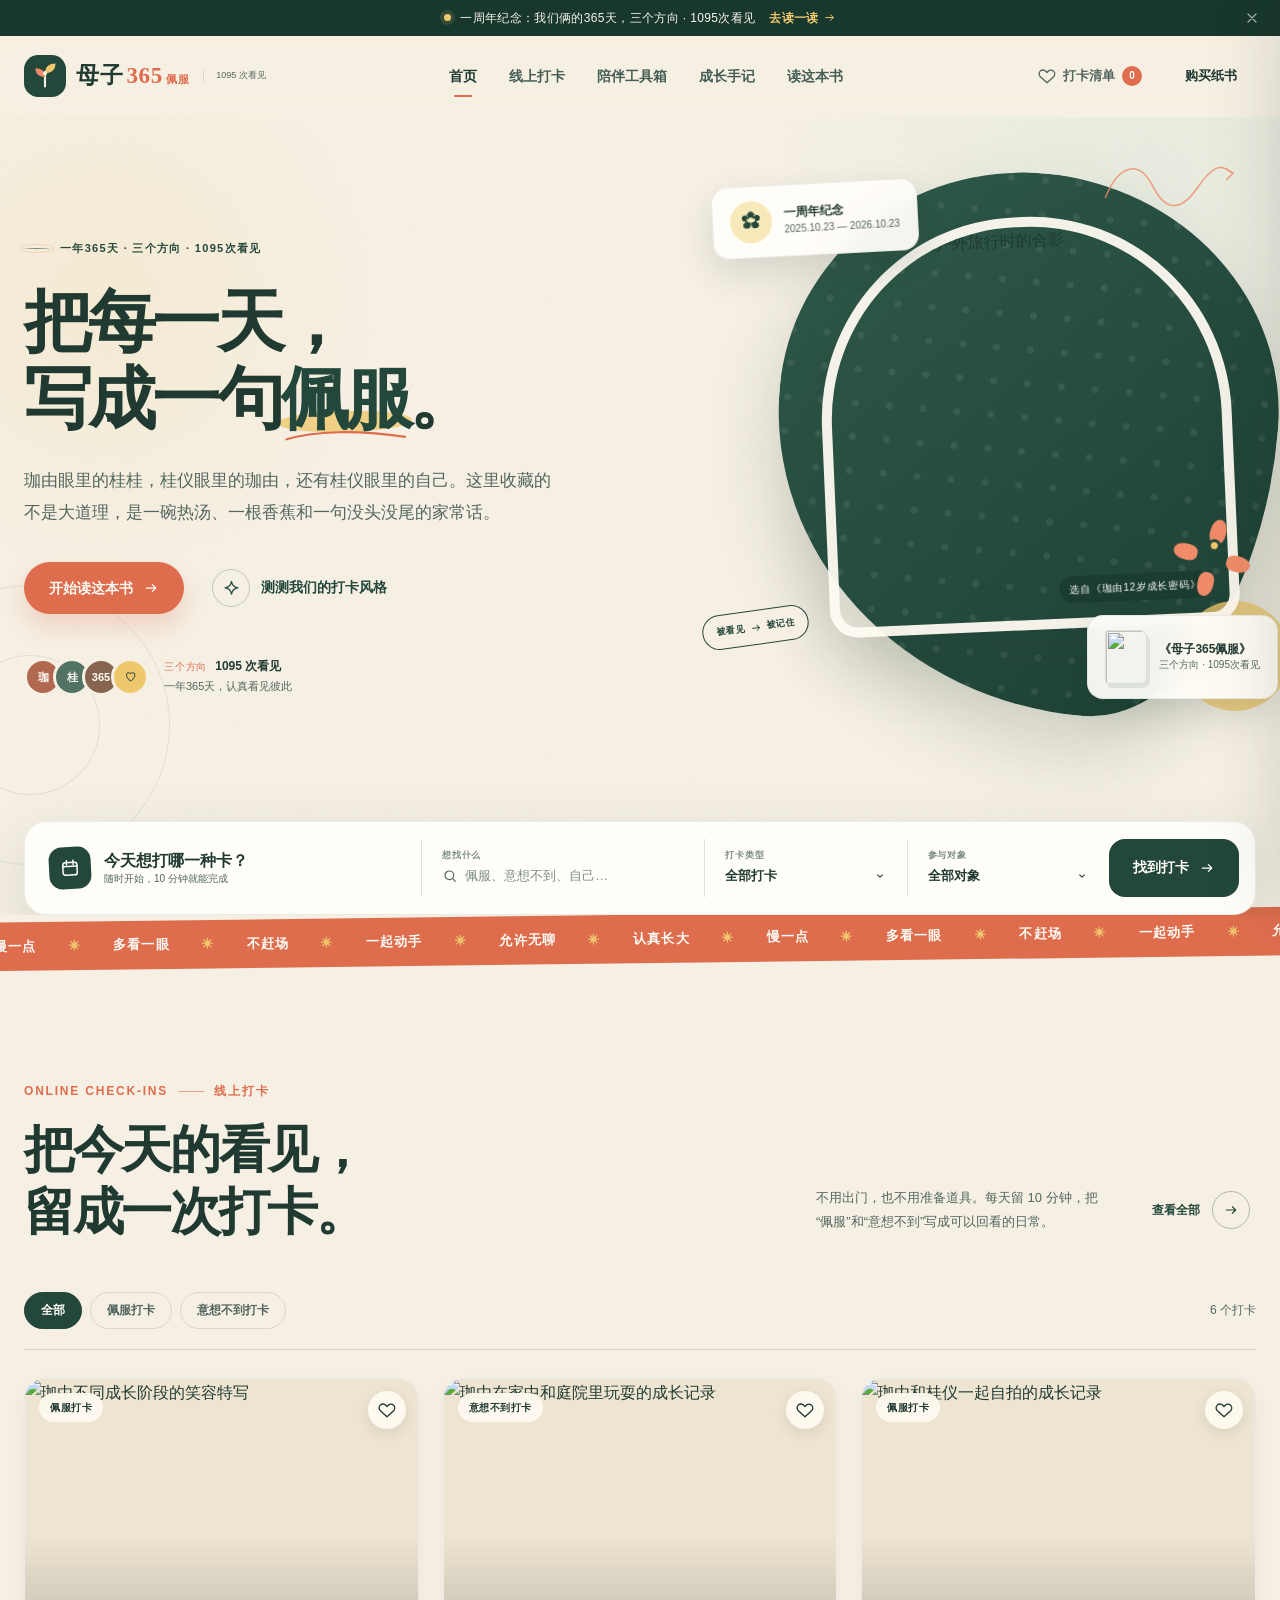
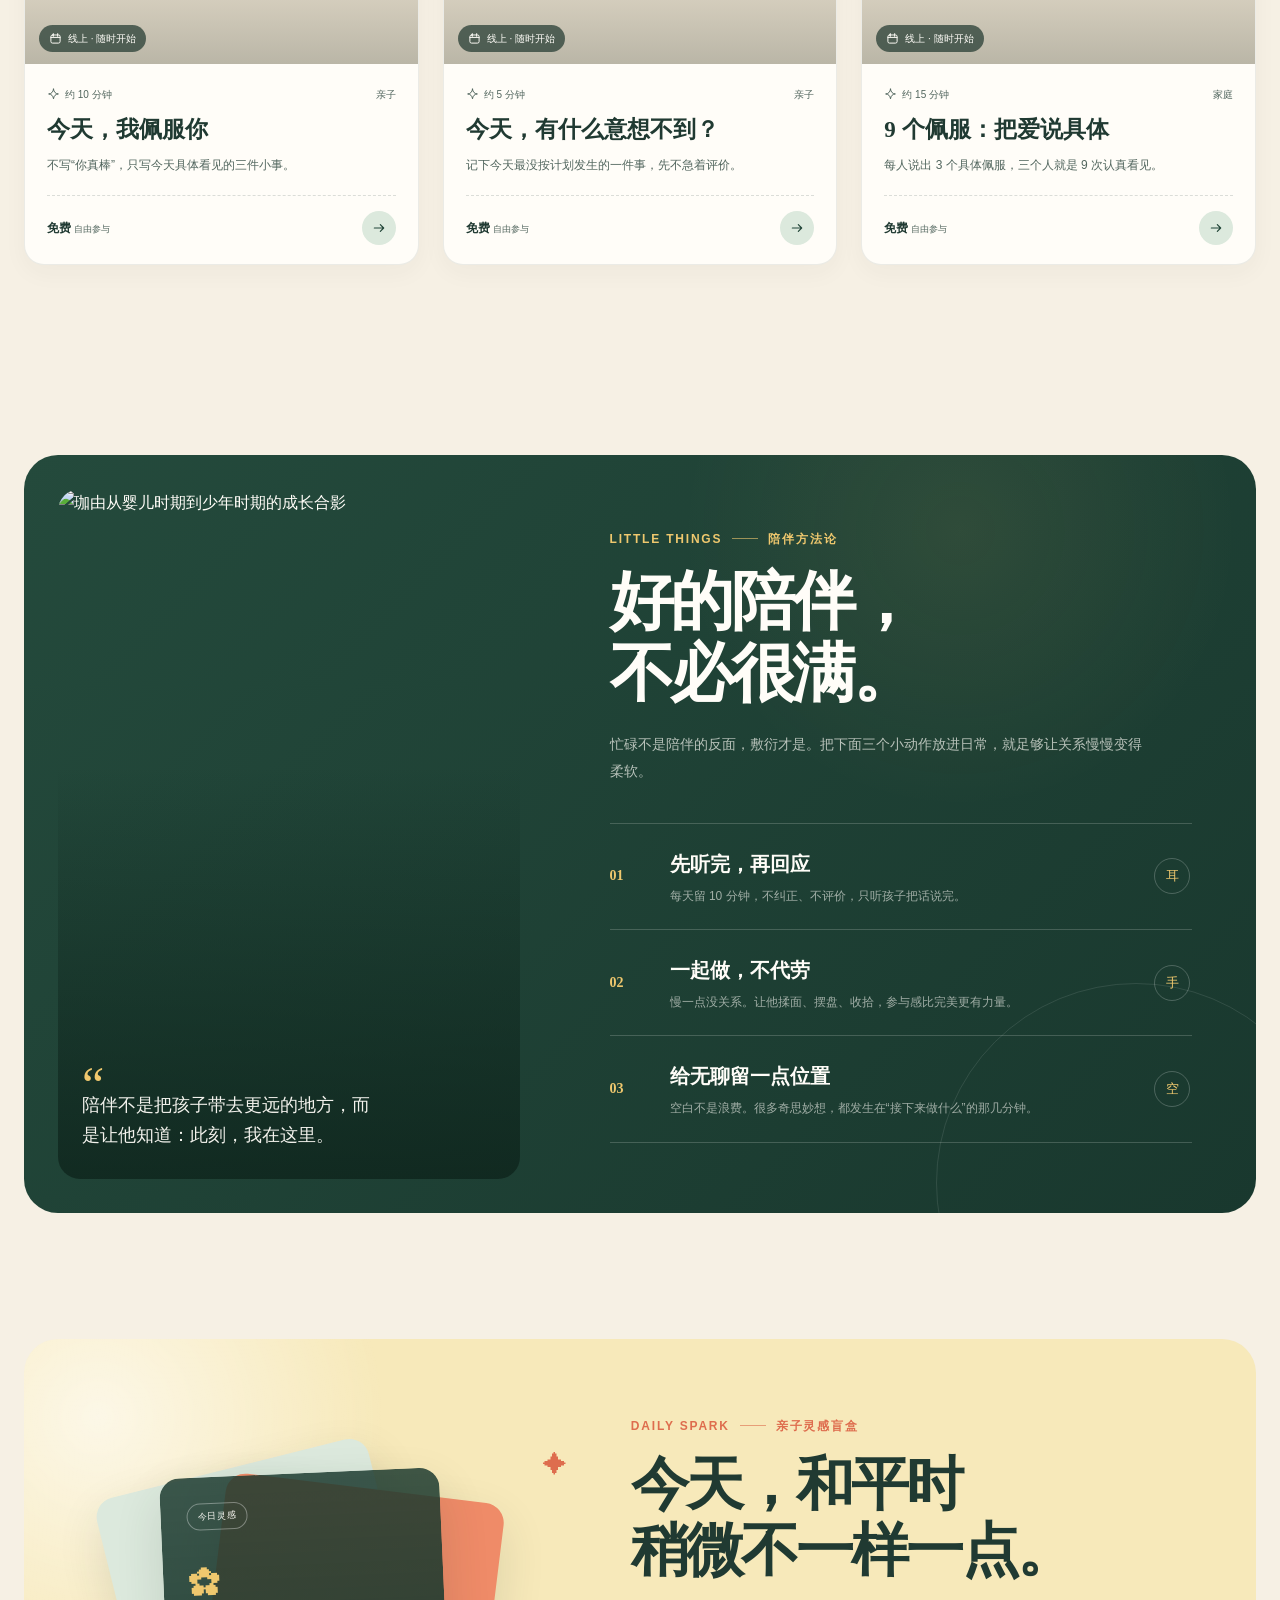
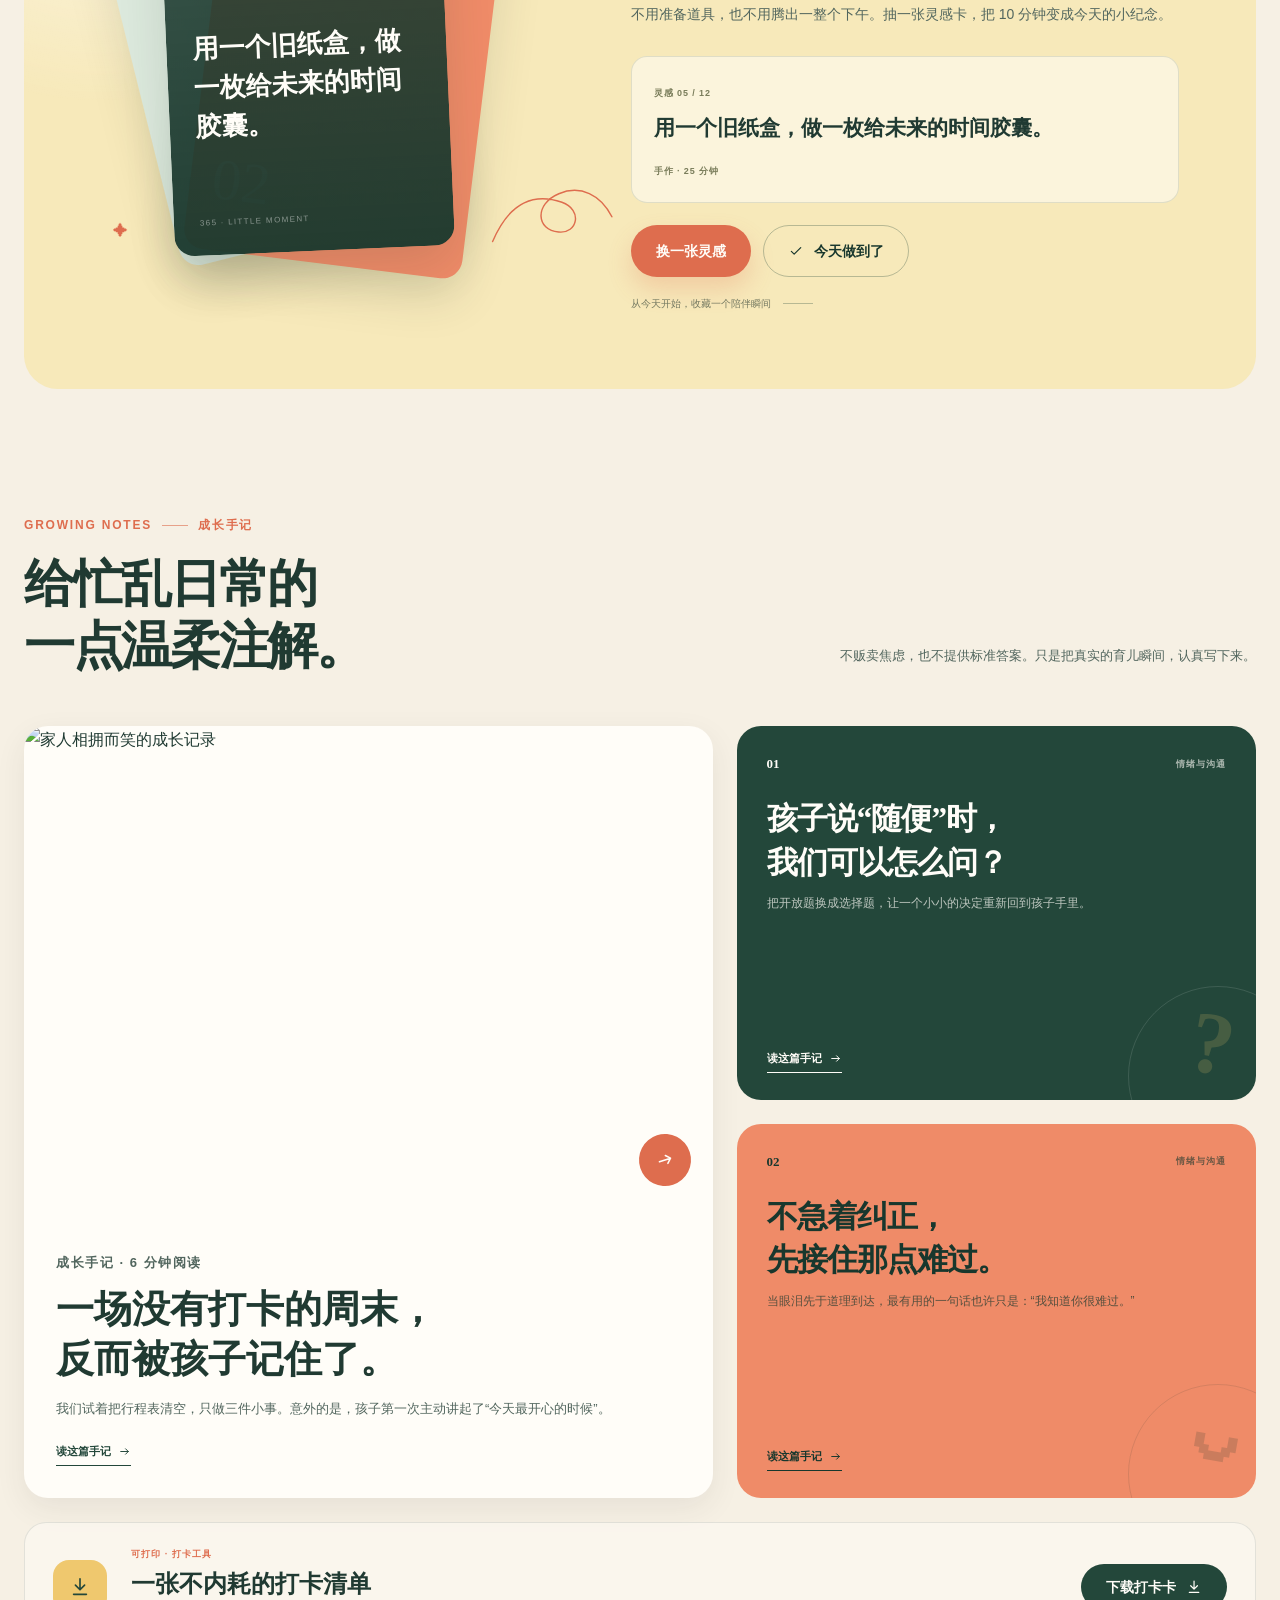
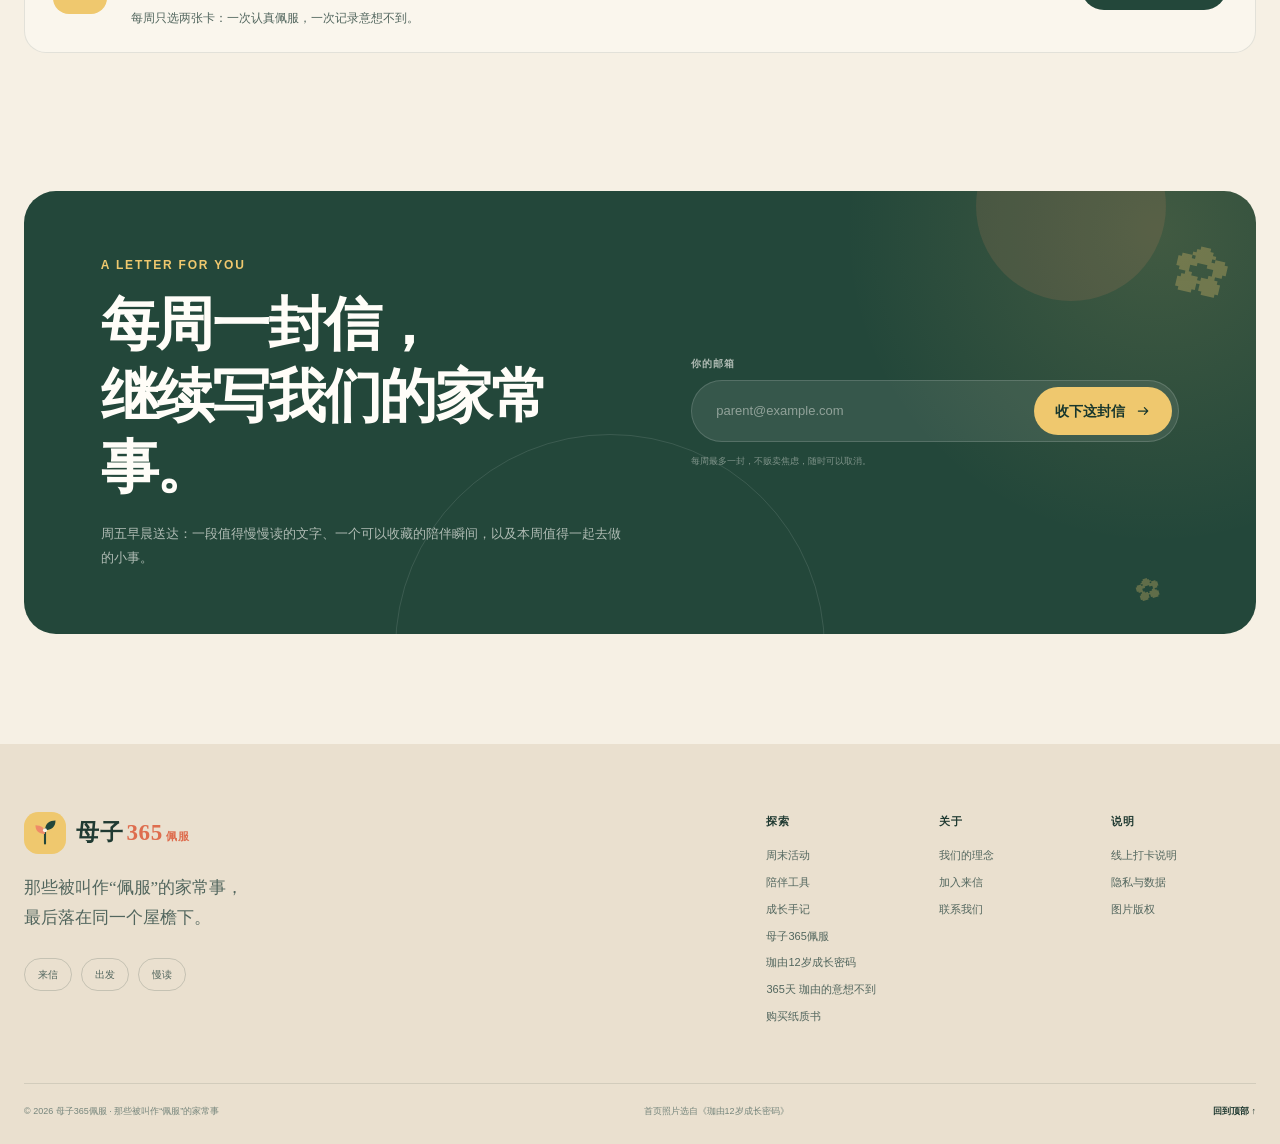
==== commit 4fadf6f3: "Add 365 unexpected book" ====
--- a/index.html
+++ b/index.html
@@ -480,6 +480,7 @@
           <a href="#journal">成长手记</a>
           <a href="book.html">母子365佩服</a>
           <a href="book-12.html">珈由12岁成长密码</a>
+          <a href="book-unexpected.html">365天 珈由的意想不到</a>
           <a href="shop.html">购买纸质书</a>
         </div>
         <div>
